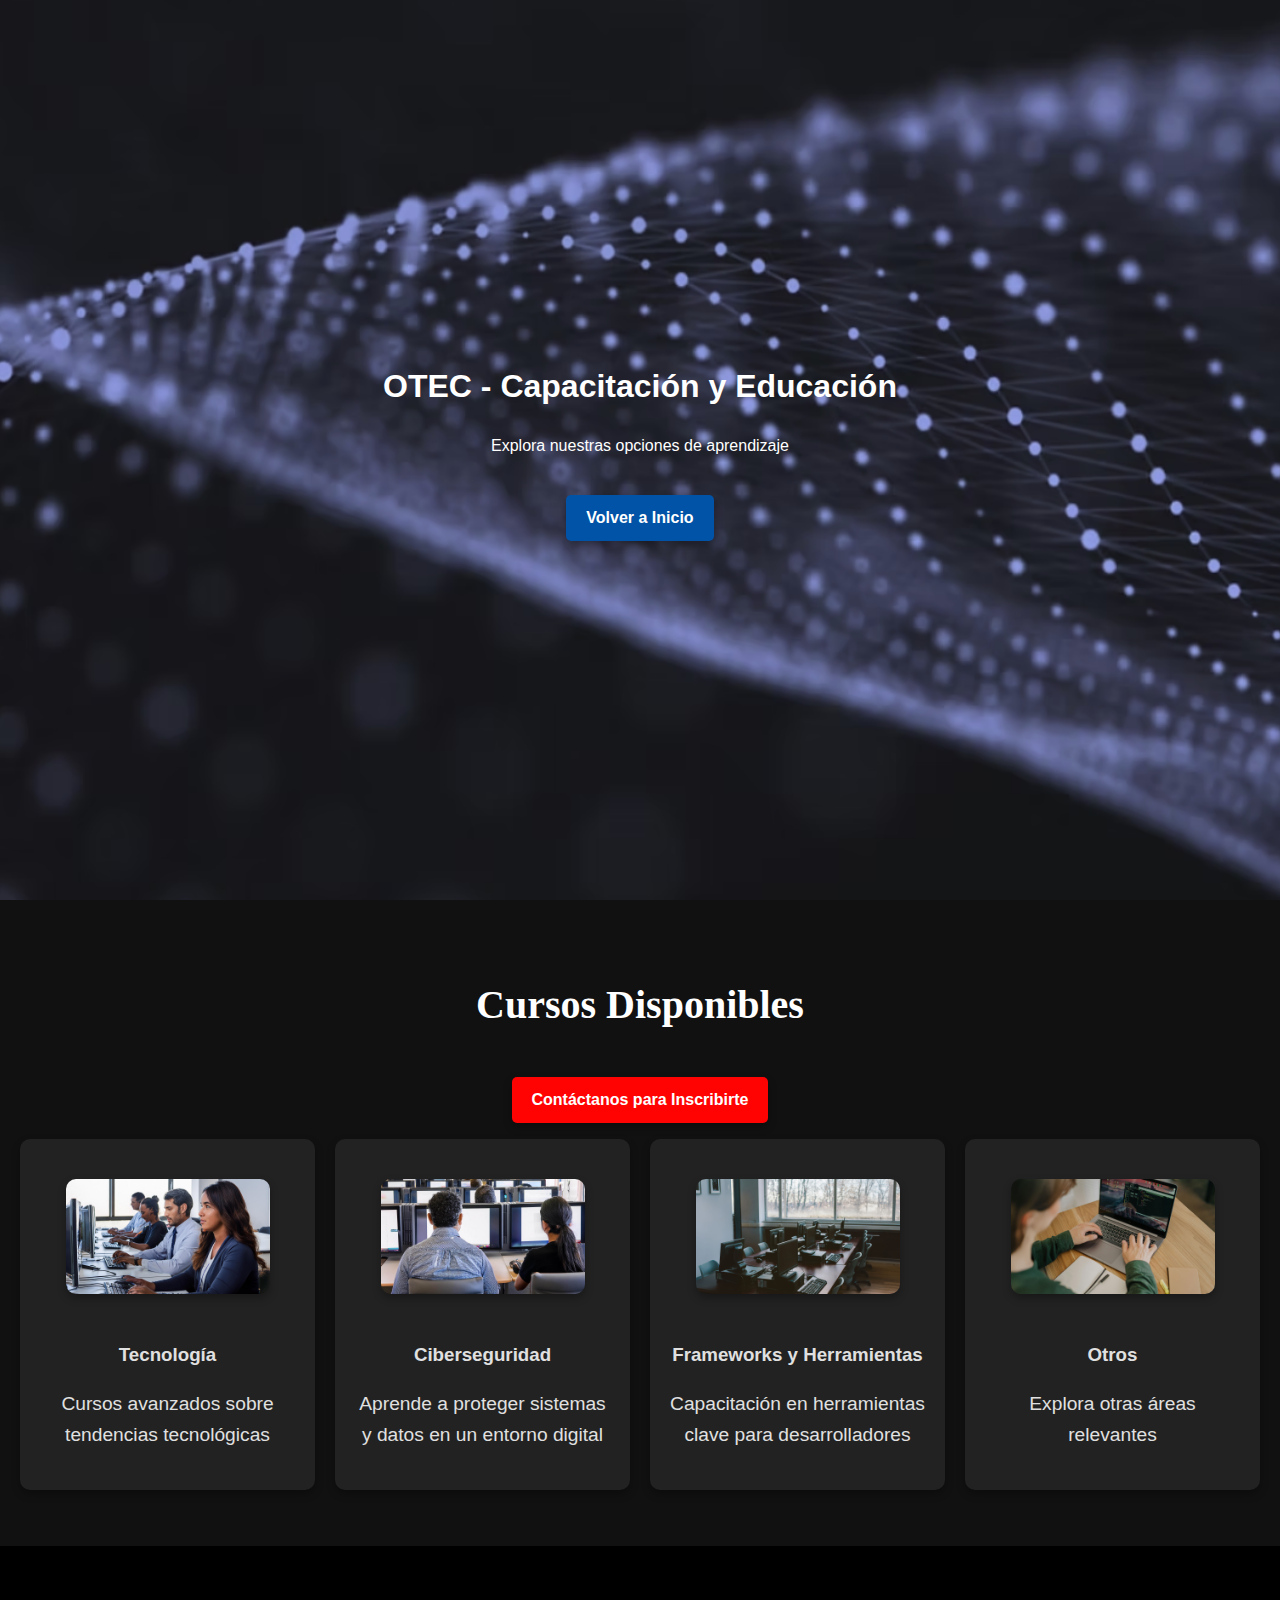
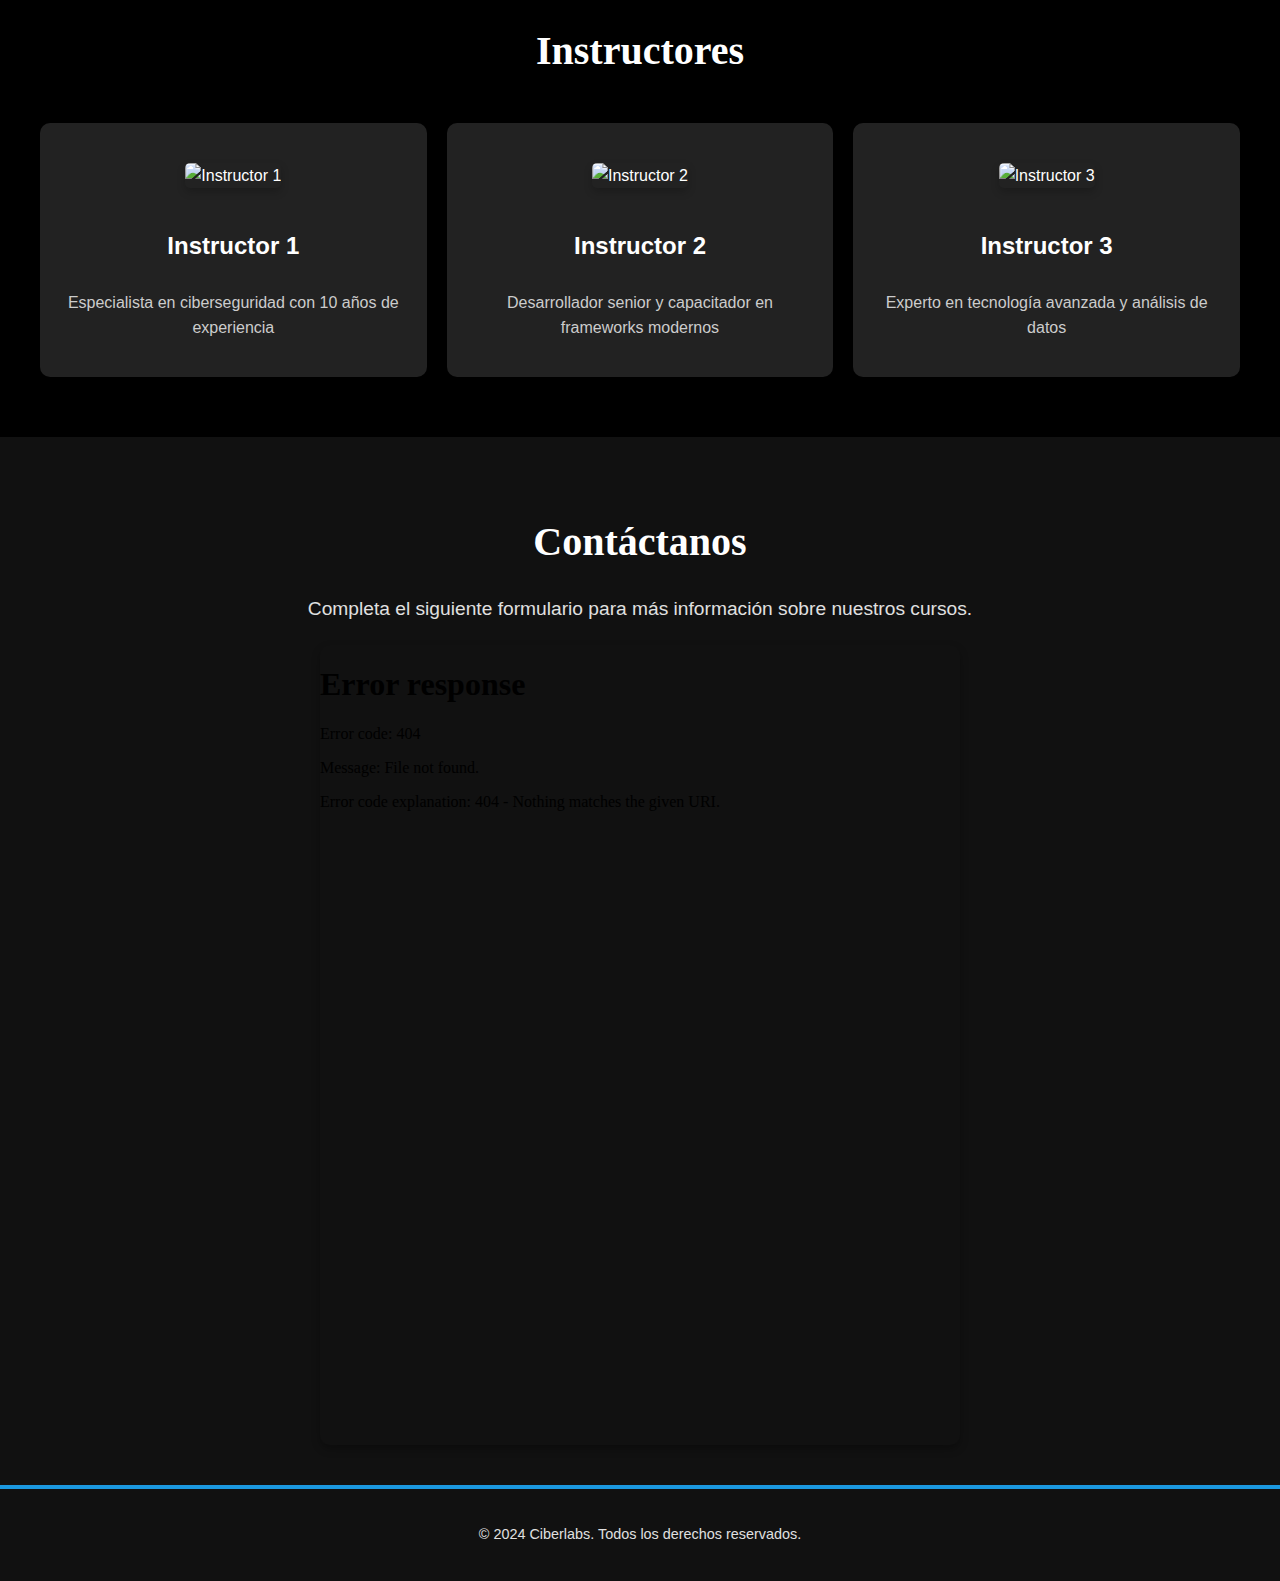
==== OTEC.html @ d0a28f5d "Add files via upload" ====
<!DOCTYPE html>
<html lang="es">
<head>
    <meta charset="UTF-8">
    <meta name="viewport" content="width=device-width, initial-scale=1.0">
    <title>OTEC - Capacitación y Educación</title>
    <link rel="stylesheet" href="styles.css">
</head>
<body>
    <header class="header">
        <div class="logo-container">
            <h1>OTEC - Capacitación y Educación</h1>
            <p>Explora nuestras opciones de aprendizaje</p>
            <a href="index.html" class="cta-button">Volver a Inicio</a>
        </div>
    </header>

    <main>
        <!-- Sección de Cursos -->
        <section id="cursos">
            <h2>Cursos Disponibles</h2>
            <a href="#contacto" class="cta-button">Contáctanos para Inscribirte</a>
            <ul class="cursos-list">
                <li>
                    <img src="images/OTEC/otec1.jpg" alt="Curso Tecnología">
                    <h3>Tecnología</h3>
                    <p>Cursos avanzados sobre tendencias tecnológicas</p>
                </li>
                <li>
                    <img src="images/OTEC/otec2.jpg" alt="Curso Ciberseguridad">
                    <h3>Ciberseguridad</h3>
                    <p>Aprende a proteger sistemas y datos en un entorno digital</p>
                </li>
                <li>
                    <img src="images/OTEC/otec3.jpg" alt="Curso Frameworks y Herramientas">
                    <h3>Frameworks y Herramientas</h3>
                    <p>Capacitación en herramientas clave para desarrolladores</p>
                </li>
                <li>
                    <img src="images/OTEC/otec4.jpg" alt="Curso Otros">
                    <h3>Otros</h3>
                    <p>Explora otras áreas relevantes</p>
                </li>
            </ul>
        </section>

        <!-- Sección de Instructores -->
        <section id="instructores">
            <h2>Instructores</h2>
            <div class="instructores-grid">
                <div class="instructor-card">
                    <img src="images/instructor1.jpg" alt="Instructor 1">
                    <h3>Instructor 1</h3>
                    <p>Especialista en ciberseguridad con 10 años de experiencia</p>
                </div>
                <div class="instructor-card">
                    <img src="images/instructor2.jpg" alt="Instructor 2">
                    <h3>Instructor 2</h3>
                    <p>Desarrollador senior y capacitador en frameworks modernos</p>
                </div>
                <div class="instructor-card">
                    <img src="images/instructor3.jpg" alt="Instructor 3">
                    <h3>Instructor 3</h3>
                    <p>Experto en tecnología avanzada y análisis de datos</p>
                </div>
            </div>
        </section>

        <!-- Sección de Formulario de Contacto -->
        <section id="contacto">
            <h2>Contáctanos</h2>
            <p>Completa el siguiente formulario para más información sobre nuestros cursos.</p>
            <div class="form-container">
                <iframe src="URL_DEL_FORMULARIO" width="640" height="800" frameborder="0" marginheight="0" marginwidth="0" style="border: none; border-radius: 10px;">
                    Cargando…
                </iframe>
            </div>
        </section>
    </main>

    <footer>
        <p>&copy; 2024 Ciberlabs. Todos los derechos reservados.</p>
    </footer>
</body>
</html>
---- styles.css ----
body {
    font-family: 'Lato', sans-serif;
    margin: 0;
    padding: 0;
    background: #000;
    color: #e0e0e0;
    line-height: 1.6;
}

/* Encabezado completo */
.header {
    min-height: 100vh;
    display: flex;
    flex-direction: column;
    justify-content: center;
    align-items: center;
    background: url('images/backheader.png') no-repeat center center/cover;
    color: #fff;
}

/* Contenedor del logo y slogan */
.logo-container {
    text-align: center;
    position: relative;
    animation: fadeIn 2s ease-out;
}

.logo-container img {
    max-width: 50%;
    height: auto;
    object-fit: contain;
    animation: slideDown 1.5s ease-out;
    margin-bottom: 15px;
}

.logo-container .slogan {
    font-size: 1.2rem;
    color: #f0f0f0;
    margin-bottom: 20px;
}

.logo-container .cta-button {
    position: relative;
    margin: 20px auto;
    background: #0053a6;
    color: #fff;
    padding: 10px 20px;
    border-radius: 5px;
    font-weight: bold;
    box-shadow: 0 4px 8px rgba(0, 0, 0, 0.3);
    text-decoration: none;
    transition: background 0.3s ease;
}

.logo-container .cta-button:hover {
    background: #1B98E0;
}

/* Menú */
.navbar ul {
    list-style: none;
    padding: 0;
    margin: 20px 0 0;
    display: flex;
    justify-content: center;
    gap: 2rem;
}

.navbar ul li a {
    color: #fff;
    text-decoration: none;
    font-size: 1.2rem;
    font-weight: 700;
    transition: color 0.3s ease;
}

.navbar ul li a:hover {
    color: #1B98E0;
}

/* Secciones */
section {
    padding: 60px 20px;
    text-align: center;
}

section h2 {
    font-family: 'Roboto Slab', serif;
    font-size: 2.5rem;
    color: #fff;
    margin-bottom: 20px;
}

section p {
    font-size: 1.2rem;
    color: #e0e0e0;
}

section img {
    max-width: 80%;
    height: auto;
    margin: 20px auto;
    border-radius: 10px;
    box-shadow: 0 4px 8px rgba(0, 0, 0, 0.3);
}

/* Fondo animado en la sección Hero */
.hero {
    position: relative;
    min-height: 100vh;
    display: flex;
    flex-direction: column;
    justify-content: center;
    align-items: center;
    color: #fff;
    text-align: center;
    overflow: hidden;
}

.animated-background {
    position: absolute;
    top: 0;
    left: 0;
    width: 100%;
    height: 100%;
    z-index: -1;
}

.background-video {
    width: 100%;
    height: 100%;
    object-fit: cover;
    filter: blur(8px);
    opacity: 0.5;
}

/* Contenido del hero */
.hero-content {
    position: relative;
    z-index: 1;
    margin-bottom: 40px;
}

.hero-content h1 {
    font-size: 2.5rem;
    margin-bottom: 10px;
}

.hero-content p {
    font-size: 1.2rem;
    margin-bottom: 20px;
}

/* Grid de alianzas */
.alianzas-grid {
    display: grid;
    grid-template-columns: repeat(4, 1fr);
    gap: 20px;
    width: 80%;
    margin: 0 auto;
    position: relative;
    z-index: 1;
}

.alianzas-grid img {
    max-width: 100%;
    height: 100px;
    object-fit: contain;
    border-radius: 5px;
    box-shadow: 0 4px 8px rgba(0, 0, 0, 0.2);
    transition: transform 0.3s ease;
}

.alianzas-grid img:hover {
    transform: scale(2.05);
}

/* Footer */
footer {
    background: #111;
    color: #e0e0e0;
    text-align: center;
    padding: 20px;
    font-size: 0.9rem;
    border-top: 4px solid #1B98E0;
}

/* Animaciones */
@keyframes fadeIn {
    from {
        opacity: 0;
    }
    to {
        opacity: 1;
    }
}

@keyframes slideDown {
    from {
        transform: translateY(-50px);
        opacity: 0;
    }
    to {
        transform: translateY(0);
        opacity: 1;
    }
}

/* Responsividad */
@media (max-width: 768px) {
    .header {
        flex-wrap: wrap;
        justify-content: center;
        padding: 1rem;
    }

    .logo-container {
        justify-content: center;
    }

    .logo-container img {
        max-width: 70%;
    }

    .navbar ul {
        flex-wrap: wrap;
        justify-content: center;
        gap: 1rem;
    }

    section img {
        max-width: 100%;
    }

    .alianzas-grid {
        grid-template-columns: repeat(2, 1fr);
    }
}

#servicios {
    display: flex; /* Alineación vertical y horizontal con flexbox */
    flex-direction: column; /* Elementos organizados verticalmente */
    align-items: center; /* Centrado horizontal */
    gap: 20px; /* Espacio entre título y grilla */
    padding: 40px 20px;
    text-align: center;
    background-color: black; /* Fondo opcional */
    border-radius: 10px; /* Opcional */
}

#servicios h2 {
    font-size: 2rem; /* Ajustar tamaño del título */
    color: #fff;
    margin: 0; /* Quitar márgenes */
    text-align: center; /* Asegura el texto centrado */
}

/* Ajustes en Servicios */
#servicios ul {
    list-style: none; /* Eliminar puntos de viñetas */
    padding: 0;
    margin: 0;
    display: grid;
    grid-template-columns: repeat(auto-fit, minmax(250px, 1fr));
    gap: 20px;
    width: 100%;
    max-width: 1200px; /* Limitar ancho de la cuadrícula */
}

/* Ajustes en Quiénes Somos */
#nosotros img {
    max-width: 80%; /* Coincidir tamaño con Bienvenido a Ciberlabs */
    height: auto;
    margin: 20px auto;
    display: block;
    border-radius: 10px;
    box-shadow: 0 4px 8px rgba(0, 0, 0, 0.3); /* Uniformidad visual */
}


/* Estilos específicos para la página de OTEC */

/* Cursos */
#cursos {
    background: #111;
    color: #e0e0e0;
    padding: 40px 20px;
    text-align: center;
}

#cursos h2 {
    font-size: 2.5rem;
    margin-bottom: 20px;
}

#cursos .cursos-list {
    list-style: none;
    padding: 0;
    display: grid;
    grid-template-columns: repeat(auto-fit, minmax(250px, 1fr));
    gap: 20px;
}

#cursos .cursos-list li {
    background: #222;
    padding: 20px;
    border-radius: 10px;
    box-shadow: 0 4px 8px rgba(0, 0, 0, 0.3);
    transition: transform 0.3s ease;
}

#cursos .cursos-list li:hover {
    transform: scale(1.05);
}

/* Instructores */
#instructores {
    background: #000;
    color: #fff;
    padding: 40px 20px;
    text-align: center;
}

#instructores h2 {
    font-size: 2.5rem;
    margin-bottom: 20px;
}

.instructores-grid {
    display: grid;
    grid-template-columns: repeat(auto-fit, minmax(300px, 1fr));
    gap: 20px;
    padding: 20px;
}

.instructor-card {
    background: #222;
    border-radius: 10px;
    box-shadow: 0 4px 8px rgba(0, 0, 0, 0.3);
    padding: 20px;
    text-align: center;
}

.instructor-card img {
    max-width: 100%;
    height: auto;
    border-radius: 5px;
    margin-bottom: 15px;
    box-shadow: 0 4px 8px rgba(0, 0, 0, 0.2);
}

.instructor-card h3 {
    font-size: 1.5rem;
    color: #fff;
}

.instructor-card p {
    font-size: 1rem;
    color: #ccc;
}

/* Botón CTA */
.cta-button {
    position: relative;
    display: inline-block;
    background: #ff0303;
    color: #fff;
    padding: 10px 20px;
    border-radius: 5px;
    font-weight: bold;
    box-shadow: 0 4px 8px rgba(0, 0, 0, 0.3);
    text-decoration: none;
    transition: background 0.3s ease;
    margin-top: 20px;
}

.cta-button:hover {
    background: #e04c1b;
}

/* Sección de Contacto */
#contacto {
    background: #111;
    color: #e0e0e0;
    padding: 40px 20px;
    text-align: center;
}

#contacto h2 {
    font-size: 2.5rem;
    margin-bottom: 20px;
    color: #fff;
}

.form-container {
    display: flex;
    justify-content: center;
    margin-top: 20px;
}

.form-container iframe {
    width: 100%;
    max-width: 640px;
    height: 800px;
    border-radius: 10px;
    box-shadow: 0 4px 8px rgba(0, 0, 0, 0.3);
}
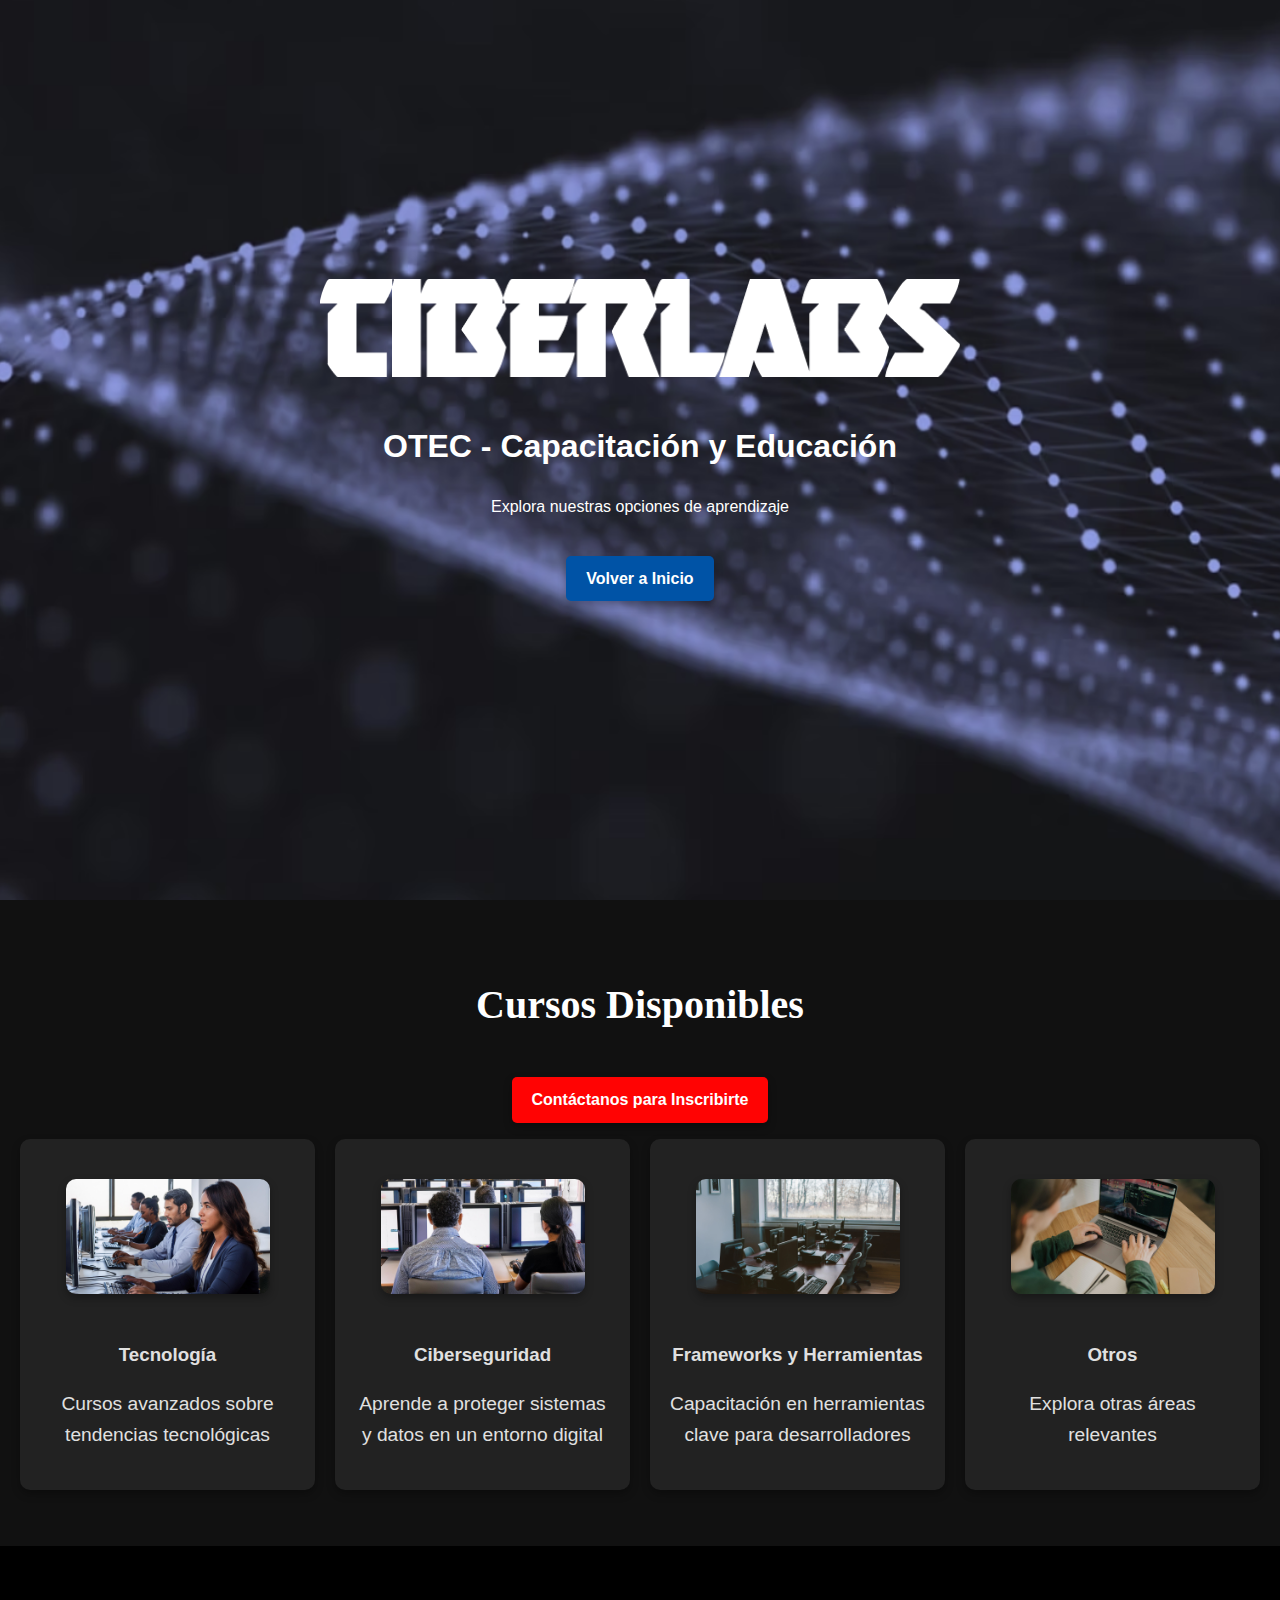
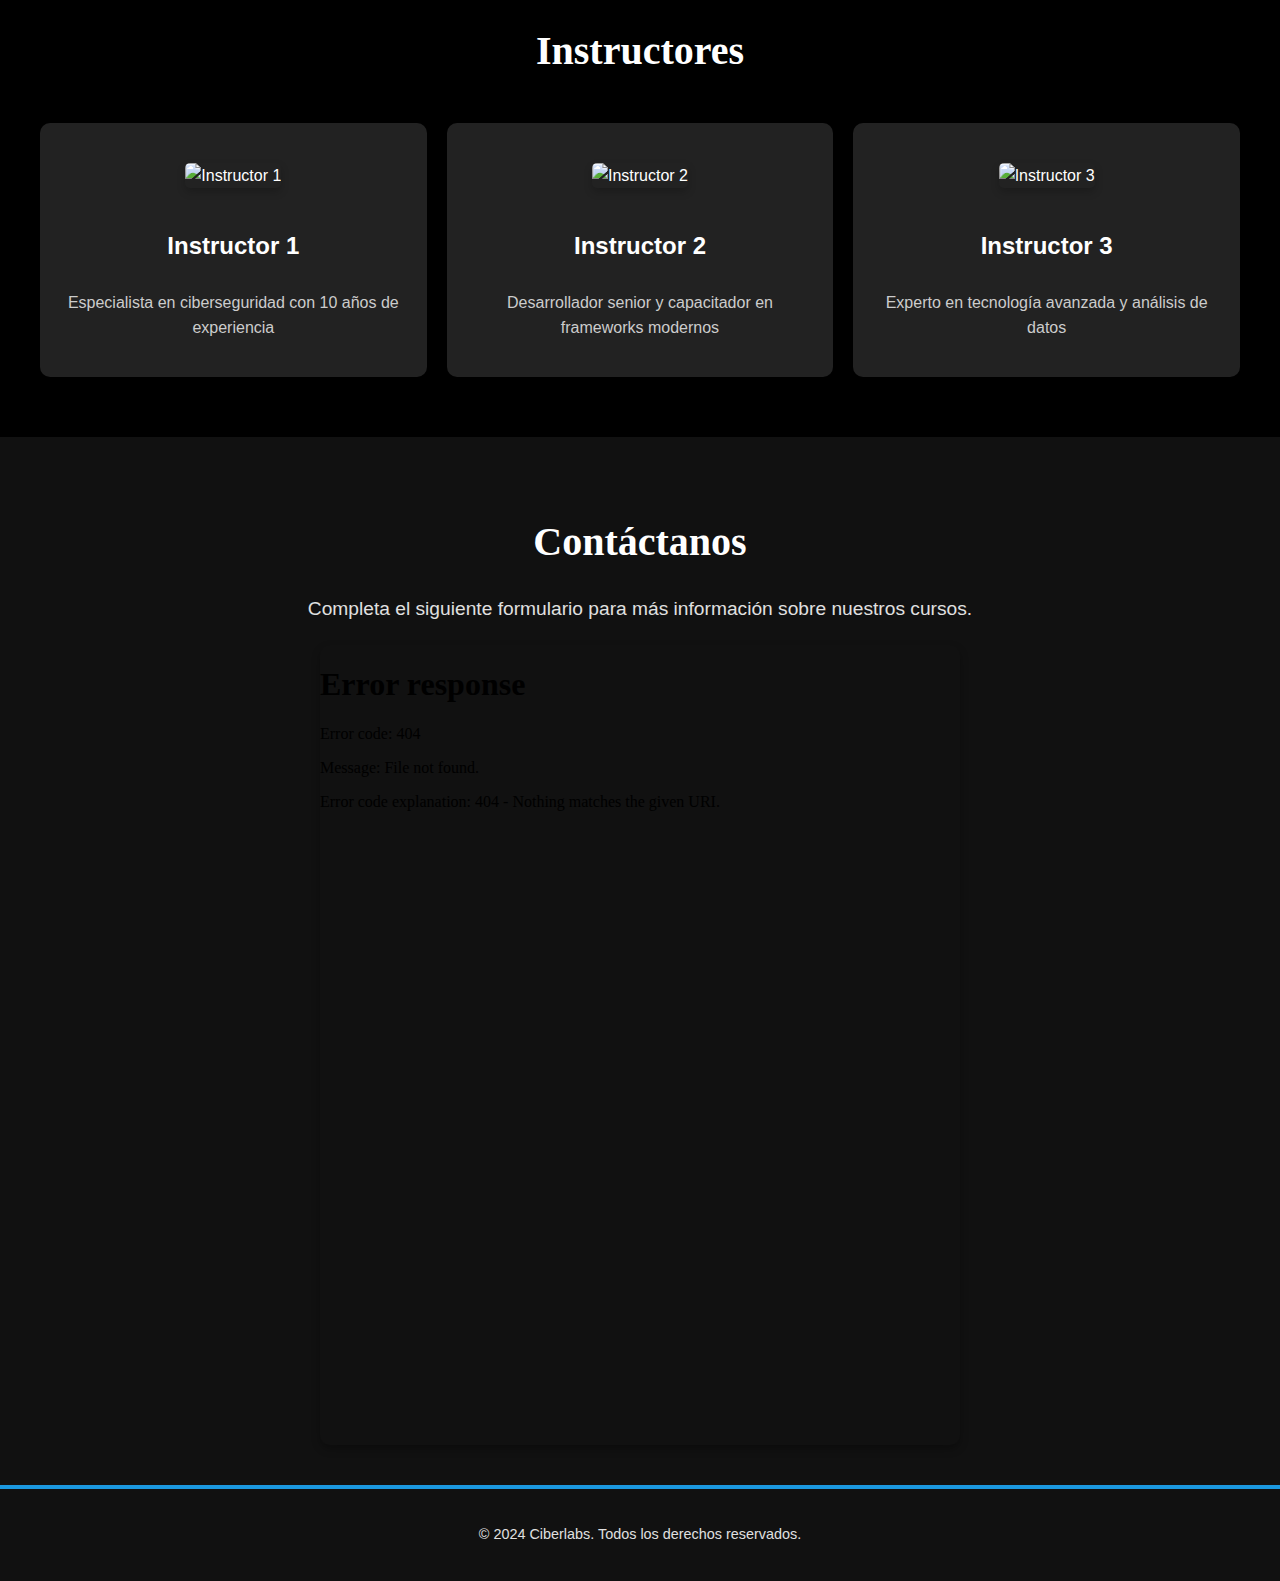
==== commit 707521d7: "LOGO CIBERLABS" ====
--- a/OTEC.html
+++ b/OTEC.html
@@ -10,6 +10,7 @@
 <body>
     <header class="header">
         <div class="logo-container">
+            <img src="images/logo.png">
             <h1>OTEC - Capacitación y Educación</h1>
             <p>Explora nuestras opciones de aprendizaje</p>
             <a href="index.html" class="cta-button">Volver a Inicio</a>
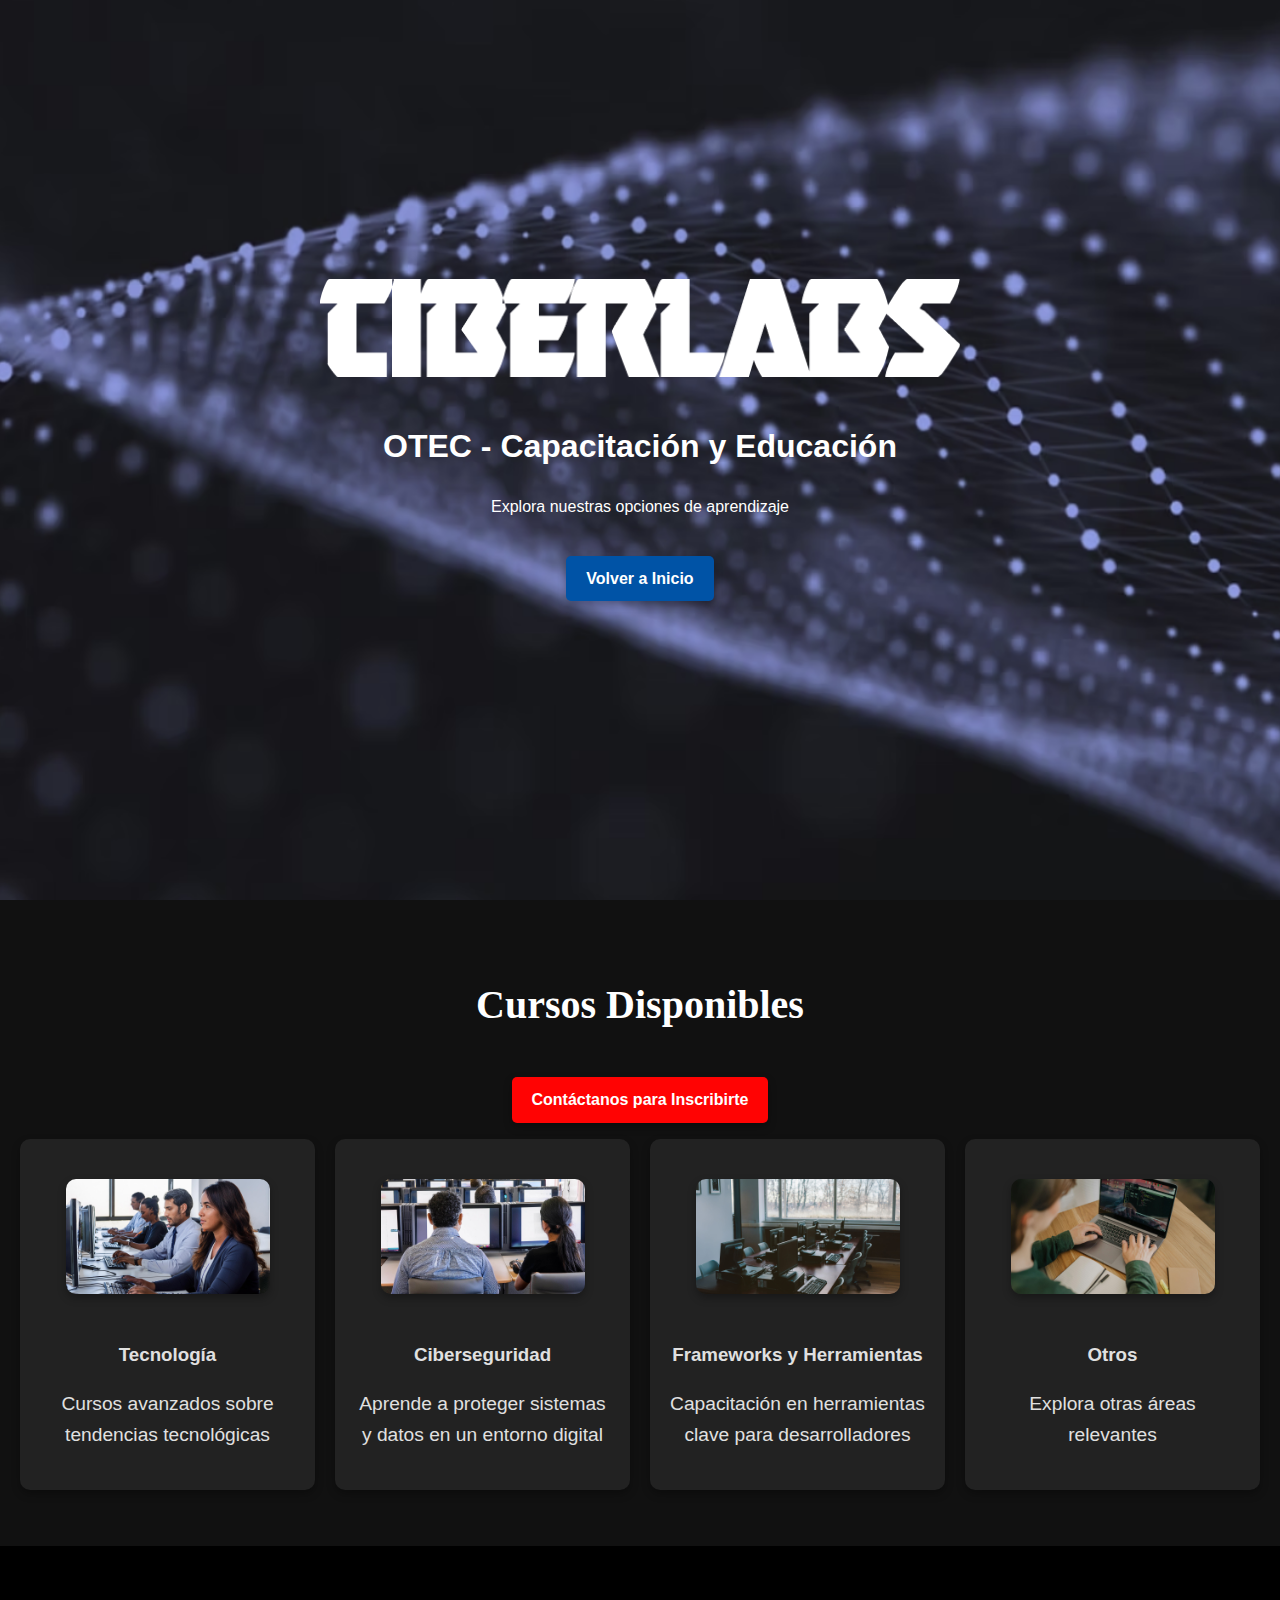
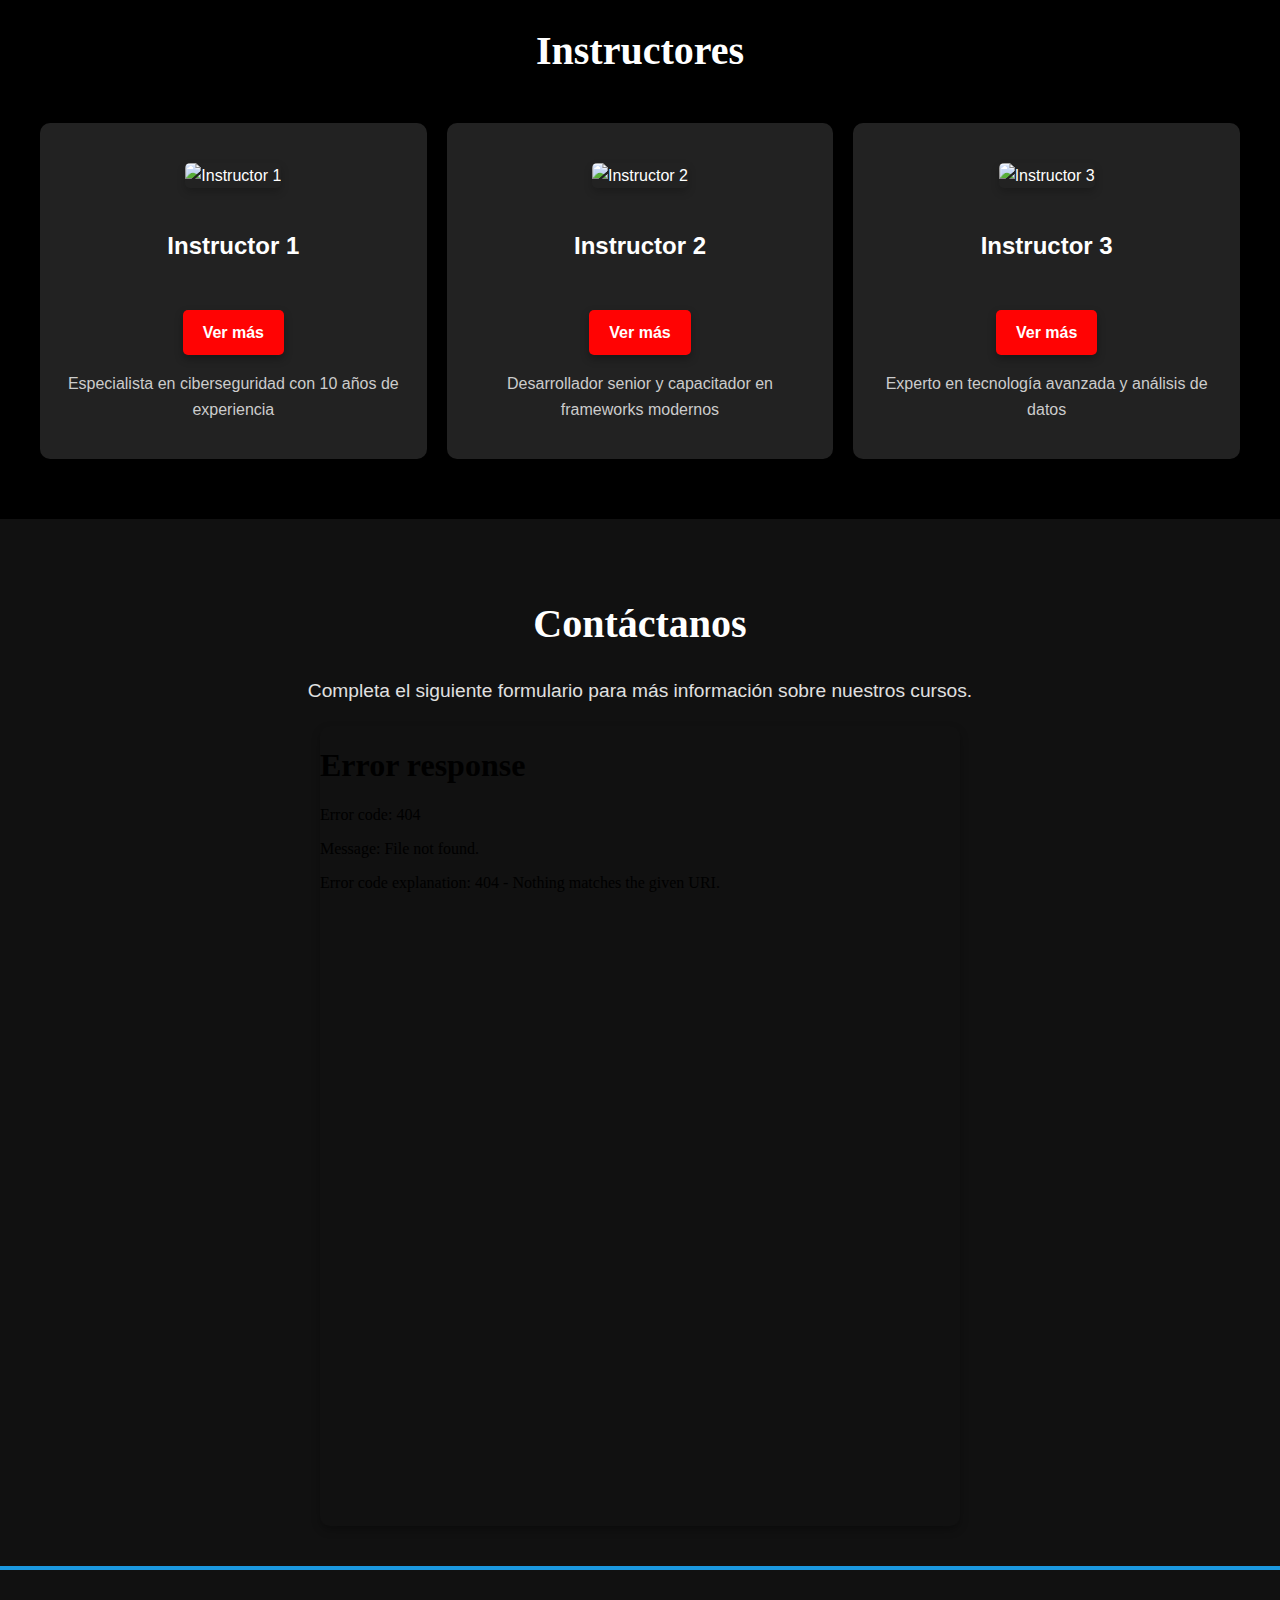
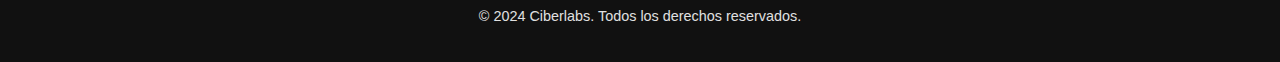
==== commit a1e3cc8b: "Agrega instructores y blog" ====
--- a/OTEC.html
+++ b/OTEC.html
@@ -53,16 +53,19 @@
                 <div class="instructor-card">
                     <img src="images/instructor1.jpg" alt="Instructor 1">
                     <h3>Instructor 1</h3>
+<a href="instructor1.html" class="cta-button">Ver más</a>
                     <p>Especialista en ciberseguridad con 10 años de experiencia</p>
                 </div>
                 <div class="instructor-card">
                     <img src="images/instructor2.jpg" alt="Instructor 2">
                     <h3>Instructor 2</h3>
+<a href="instructor2.html" class="cta-button">Ver más</a>
                     <p>Desarrollador senior y capacitador en frameworks modernos</p>
                 </div>
                 <div class="instructor-card">
                     <img src="images/instructor3.jpg" alt="Instructor 3">
                     <h3>Instructor 3</h3>
+<a href="instructor3.html" class="cta-button">Ver más</a>
                     <p>Experto en tecnología avanzada y análisis de datos</p>
                 </div>
             </div>
--- a/styles.css
+++ b/styles.css
@@ -1,199 +1,722 @@
-body {
+body  {
+
+
+
     font-family: 'Lato', sans-serif;
+
+
+
     margin: 0;
+
+
+
     padding: 0;
+
+
+
     background: #000;
+
+
+
     color: #e0e0e0;
+
+
+
     line-height: 1.6;
-}
+
+
+
+}
+
+
+
+
 
 /* Encabezado completo */
-.header {
+
+.header  {
+
+
+
     min-height: 100vh;
+
+
+
     display: flex;
+
+
+
     flex-direction: column;
+
+
+
     justify-content: center;
+
+
+
     align-items: center;
+
+
+
     background: url('images/backheader.png') no-repeat center center/cover;
+
+
+
     color: #fff;
-}
+
+
+
+}
+
+
+
+
 
 /* Contenedor del logo y slogan */
-.logo-container {
+
+.logo-container  {
+
+
+
     text-align: center;
+
+
+
     position: relative;
+
+
+
     animation: fadeIn 2s ease-out;
-}
-
-.logo-container img {
+
+
+
+}
+
+
+
+
+
+.logo-container img  {
+
+
+
     max-width: 50%;
+
+
+
     height: auto;
+
+
+
     object-fit: contain;
+
+
+
     animation: slideDown 1.5s ease-out;
+
+
+
     margin-bottom: 15px;
-}
-
-.logo-container .slogan {
+
+
+
+}
+
+
+
+
+
+.logo-container .slogan  {
+
+
+
     font-size: 1.2rem;
+
+
+
     color: #f0f0f0;
+
+
+
     margin-bottom: 20px;
-}
-
-.logo-container .cta-button {
+
+
+
+}
+
+
+
+
+
+.logo-container .cta-button  {
+
+
+
     position: relative;
+
+
+
     margin: 20px auto;
+
+
+
     background: #0053a6;
+
+
+
     color: #fff;
+
+
+
     padding: 10px 20px;
+
+
+
     border-radius: 5px;
+
+
+
     font-weight: bold;
+
+
+
     box-shadow: 0 4px 8px rgba(0, 0, 0, 0.3);
+
+
+
     text-decoration: none;
+
+
+
     transition: background 0.3s ease;
-}
-
-.logo-container .cta-button:hover {
+
+
+
+}
+
+
+
+
+
+.logo-container .cta-button:hover  {
+
+
+
     background: #1B98E0;
-}
+
+
+
+}
+
+
+
+
 
 /* Menú */
-.navbar ul {
+
+.navbar ul  {
+
+
+
     list-style: none;
+
+
+
     padding: 0;
+
+
+
     margin: 20px 0 0;
+
+
+
     display: flex;
+
+
+
     justify-content: center;
+
+
+
     gap: 2rem;
-}
-
-.navbar ul li a {
+
+
+
+}
+
+
+
+
+
+.navbar ul li a  {
+
+
+
     color: #fff;
+
+
+
     text-decoration: none;
+
+
+
     font-size: 1.2rem;
+
+
+
     font-weight: 700;
+
+
+
     transition: color 0.3s ease;
-}
-
-.navbar ul li a:hover {
+
+
+
+}
+
+
+
+
+
+.navbar ul li a:hover  {
+
+
+
     color: #1B98E0;
-}
+
+
+
+}
+
+
+
+
 
 /* Secciones */
-section {
+
+section  {
+
+
+
     padding: 60px 20px;
+
+
+
     text-align: center;
-}
-
-section h2 {
+
+
+
+}
+
+
+
+
+
+section h2  {
+
+
+
     font-family: 'Roboto Slab', serif;
+
+
+
     font-size: 2.5rem;
+
+
+
     color: #fff;
+
+
+
     margin-bottom: 20px;
-}
-
-section p {
+
+
+
+}
+
+
+
+
+
+section p  {
+
+
+
     font-size: 1.2rem;
+
+
+
     color: #e0e0e0;
-}
-
-section img {
+
+
+
+}
+
+
+
+
+
+section img  {
+
+
+
     max-width: 80%;
+
+
+
     height: auto;
+
+
+
     margin: 20px auto;
+
+
+
     border-radius: 10px;
+
+
+
     box-shadow: 0 4px 8px rgba(0, 0, 0, 0.3);
-}
+
+
+
+}
+
+
+
+
 
 /* Fondo animado en la sección Hero */
-.hero {
+
+.hero  {
+
+
+
     position: relative;
+
+
+
     min-height: 100vh;
+
+
+
     display: flex;
+
+
+
     flex-direction: column;
+
+
+
     justify-content: center;
+
+
+
     align-items: center;
+
+
+
     color: #fff;
+
+
+
     text-align: center;
+
+
+
     overflow: hidden;
-}
-
-.animated-background {
+
+
+
+}
+
+
+
+
+
+.animated-background  {
+
+
+
     position: absolute;
+
+
+
     top: 0;
+
+
+
     left: 0;
+
+
+
     width: 100%;
+
+
+
     height: 100%;
+
+
+
     z-index: -1;
-}
-
-.background-video {
+
+
+
+}
+
+
+
+
+
+.background-video  {
+
+
+
     width: 100%;
+
+
+
     height: 100%;
+
+
+
     object-fit: cover;
+
+
+
     filter: blur(8px);
+
+
+
     opacity: 0.5;
-}
+
+
+
+}
+
+
+
+
 
 /* Contenido del hero */
-.hero-content {
+
+.hero-content  {
+
+
+
     position: relative;
+
+
+
     z-index: 1;
+
+
+
     margin-bottom: 40px;
-}
-
-.hero-content h1 {
+
+
+
+}
+
+
+
+
+
+.hero-content h1  {
+
+
+
     font-size: 2.5rem;
+
+
+
     margin-bottom: 10px;
-}
-
-.hero-content p {
+
+
+
+}
+
+
+
+
+
+.hero-content p  {
+
+
+
     font-size: 1.2rem;
+
+
+
     margin-bottom: 20px;
-}
+
+
+
+}
+
+
+
+
 
 /* Grid de alianzas */
-.alianzas-grid {
+
+.alianzas-grid  {
+
+
+
     display: grid;
+
+
+
     grid-template-columns: repeat(4, 1fr);
+
+
+
     gap: 20px;
+
+
+
     width: 80%;
+
+
+
     margin: 0 auto;
+
+
+
     position: relative;
+
+
+
     z-index: 1;
-}
-
-.alianzas-grid img {
+
+
+
+}
+
+
+
+
+
+.alianzas-grid img  {
+
+
+
     max-width: 100%;
+
+
+
     height: 100px;
+
+
+
     object-fit: contain;
+
+
+
     border-radius: 5px;
+
+
+
     box-shadow: 0 4px 8px rgba(0, 0, 0, 0.2);
+
+
+
     transition: transform 0.3s ease;
-}
-
-.alianzas-grid img:hover {
+
+
+
+}
+
+
+
+
+
+.alianzas-grid img:hover  {
+
+
+
     transform: scale(2.05);
-}
+
+
+
+}
+
+
+
+
 
 /* Footer */
-footer {
+
+footer  {
+
+
+
     background: #111;
+
+
+
     color: #e0e0e0;
+
+
+
     text-align: center;
+
+
+
     padding: 20px;
+
+
+
     font-size: 0.9rem;
+
+
+
     border-top: 4px solid #1B98E0;
-}
+
+
+
+}
+
+
+
+
 
 /* Animaciones */
-@keyframes fadeIn {
-    from {
+
+@keyframes fadeIn  {
+
+
+
+    from  {
+
+
+
         opacity: 0;
+
+
+
     }
-    to {
+
+
+
+    to  {
+
+
+
         opacity: 1;
+
+
+
     }
-}
+
+
+
+}
+
+
+
+
 
 @keyframes slideDown {
     from {
@@ -213,195 +736,771 @@
         justify-content: center;
         padding: 1rem;
     }
-
     .logo-container {
         justify-content: center;
-    }
-
-    .logo-container img {
         max-width: 70%;
     }
-
     .navbar ul {
         flex-wrap: wrap;
         justify-content: center;
         gap: 1rem;
     }
-
     section img {
         max-width: 100%;
     }
-
     .alianzas-grid {
         grid-template-columns: repeat(2, 1fr);
     }
 }
 
-#servicios {
-    display: flex; /* Alineación vertical y horizontal con flexbox */
-    flex-direction: column; /* Elementos organizados verticalmente */
-    align-items: center; /* Centrado horizontal */
-    gap: 20px; /* Espacio entre título y grilla */
+
+#servicios  {
+
+
+
+    display: flex;
+
+ /* Alineación vertical y horizontal con flexbox */
+
+    flex-direction: column;
+
+ /* Elementos organizados verticalmente */
+
+    align-items: center;
+
+ /* Centrado horizontal */
+
+    gap: 20px;
+
+ /* Espacio entre título y grilla */
+
     padding: 40px 20px;
+
+
+
     text-align: center;
-    background-color: black; /* Fondo opcional */
-    border-radius: 10px; /* Opcional */
-}
-
-#servicios h2 {
-    font-size: 2rem; /* Ajustar tamaño del título */
+
+
+
+    background-color: black;
+
+ /* Fondo opcional */
+
+    border-radius: 10px;
+
+ /* Opcional */
+
+}
+
+
+
+
+
+#servicios h2  {
+
+
+
+    font-size: 2rem;
+
+ /* Ajustar tamaño del título */
+
     color: #fff;
-    margin: 0; /* Quitar márgenes */
-    text-align: center; /* Asegura el texto centrado */
-}
+
+
+
+    margin: 0;
+
+ /* Quitar márgenes */
+
+    text-align: center;
+
+ /* Asegura el texto centrado */
+
+}
+
+
+
+
 
 /* Ajustes en Servicios */
-#servicios ul {
-    list-style: none; /* Eliminar puntos de viñetas */
+
+#servicios ul  {
+
+
+
+    list-style: none;
+
+ /* Eliminar puntos de viñetas */
+
     padding: 0;
+
+
+
     margin: 0;
+
+
+
     display: grid;
+
+
+
     grid-template-columns: repeat(auto-fit, minmax(250px, 1fr));
+
+
+
     gap: 20px;
+
+
+
     width: 100%;
-    max-width: 1200px; /* Limitar ancho de la cuadrícula */
-}
+
+
+
+    max-width: 1200px;
+
+ /* Limitar ancho de la cuadrícula */
+
+}
+
+
+
+
 
 /* Ajustes en Quiénes Somos */
-#nosotros img {
-    max-width: 80%; /* Coincidir tamaño con Bienvenido a Ciberlabs */
+
+#nosotros img  {
+
+
+
+    max-width: 80%;
+
+ /* Coincidir tamaño con Bienvenido a Ciberlabs */
+
     height: auto;
+
+
+
     margin: 20px auto;
+
+
+
     display: block;
+
+
+
     border-radius: 10px;
-    box-shadow: 0 4px 8px rgba(0, 0, 0, 0.3); /* Uniformidad visual */
-}
+
+
+
+    box-shadow: 0 4px 8px rgba(0, 0, 0, 0.3);
+
+ /* Uniformidad visual */
+
+}
+
+
+
+
+
 
 
 /* Estilos específicos para la página de OTEC */
 
+
+
 /* Cursos */
-#cursos {
+
+#cursos  {
+
+
+
     background: #111;
+
+
+
     color: #e0e0e0;
+
+
+
     padding: 40px 20px;
+
+
+
     text-align: center;
-}
-
-#cursos h2 {
+
+
+
+}
+
+
+
+
+
+#cursos h2  {
+
+
+
     font-size: 2.5rem;
+
+
+
     margin-bottom: 20px;
-}
-
-#cursos .cursos-list {
+
+
+
+}
+
+
+
+
+
+#cursos .cursos-list  {
+
+
+
     list-style: none;
+
+
+
     padding: 0;
+
+
+
     display: grid;
+
+
+
     grid-template-columns: repeat(auto-fit, minmax(250px, 1fr));
+
+
+
     gap: 20px;
-}
-
-#cursos .cursos-list li {
+
+
+
+}
+
+
+
+
+
+#cursos .cursos-list li  {
+
+
+
     background: #222;
+
+
+
     padding: 20px;
+
+
+
     border-radius: 10px;
+
+
+
     box-shadow: 0 4px 8px rgba(0, 0, 0, 0.3);
+
+
+
     transition: transform 0.3s ease;
-}
-
-#cursos .cursos-list li:hover {
+
+
+
+}
+
+
+
+
+
+#cursos .cursos-list li:hover  {
+
+
+
     transform: scale(1.05);
-}
+
+
+
+}
+
+
+
+
 
 /* Instructores */
-#instructores {
+
+#instructores  {
+
+
+
     background: #000;
+
+
+
     color: #fff;
+
+
+
     padding: 40px 20px;
+
+
+
     text-align: center;
-}
-
-#instructores h2 {
+
+
+
+}
+
+
+
+
+
+#instructores h2  {
+
+
+
     font-size: 2.5rem;
+
+
+
     margin-bottom: 20px;
-}
-
-.instructores-grid {
+
+
+
+}
+
+
+
+
+
+.instructores-grid  {
+
+
+
     display: grid;
+
+
+
     grid-template-columns: repeat(auto-fit, minmax(300px, 1fr));
+
+
+
     gap: 20px;
+
+
+
     padding: 20px;
-}
-
-.instructor-card {
+
+
+
+}
+
+
+
+
+
+.instructor-card  {
+
+
+
     background: #222;
+
+
+
     border-radius: 10px;
+
+
+
     box-shadow: 0 4px 8px rgba(0, 0, 0, 0.3);
+
+
+
     padding: 20px;
+
+
+
     text-align: center;
-}
-
-.instructor-card img {
+
+
+
+}
+
+
+
+
+
+.instructor-card img  {
+
+
+
     max-width: 100%;
+
+
+
     height: auto;
+
+
+
     border-radius: 5px;
+
+
+
     margin-bottom: 15px;
+
+
+
     box-shadow: 0 4px 8px rgba(0, 0, 0, 0.2);
-}
-
-.instructor-card h3 {
+
+
+
+}
+
+
+
+
+
+.instructor-card h3  {
+
+
+
     font-size: 1.5rem;
+
+
+
     color: #fff;
-}
-
-.instructor-card p {
+
+
+
+}
+
+
+
+
+
+.instructor-card p  {
+
+
+
     font-size: 1rem;
+
+
+
     color: #ccc;
-}
+
+
+
+}
+
+
+
+
 
 /* Botón CTA */
-.cta-button {
+
+.cta-button  {
+
+
+
     position: relative;
+
+
+
     display: inline-block;
+
+
+
     background: #ff0303;
+
+
+
     color: #fff;
+
+
+
     padding: 10px 20px;
+
+
+
     border-radius: 5px;
+
+
+
     font-weight: bold;
+
+
+
     box-shadow: 0 4px 8px rgba(0, 0, 0, 0.3);
+
+
+
     text-decoration: none;
+
+
+
     transition: background 0.3s ease;
+
+
+
     margin-top: 20px;
-}
-
-.cta-button:hover {
+
+
+
+}
+
+
+
+
+
+.cta-button:hover  {
+
+
+
     background: #e04c1b;
-}
+
+
+
+}
+
+
+
+
 
 /* Sección de Contacto */
-#contacto {
+
+#contacto  {
+
+
+
     background: #111;
+
+
+
     color: #e0e0e0;
+
+
+
     padding: 40px 20px;
+
+
+
     text-align: center;
-}
-
-#contacto h2 {
+
+
+
+}
+
+
+
+
+
+#contacto h2  {
+
+
+
     font-size: 2.5rem;
+
+
+
     margin-bottom: 20px;
+
+
+
     color: #fff;
-}
-
-.form-container {
+
+
+
+}
+
+
+
+
+
+.form-container  {
+
+
+
     display: flex;
+
+
+
     justify-content: center;
+
+
+
     margin-top: 20px;
-}
-
-.form-container iframe {
+
+
+
+}
+
+
+
+
+
+.form-container iframe  {
+
+
+
     width: 100%;
+
+
+
     max-width: 640px;
+
+
+
     height: 800px;
+
+
+
     border-radius: 10px;
+
+
+
     box-shadow: 0 4px 8px rgba(0, 0, 0, 0.3);
-}
+
+
+
+}
+
+
+
+
+
+
+
+/* Estilos para el carrusel de alianzas */
+
+.carousel-container  {
+
+
+
+    overflow: hidden;
+
+
+
+    width: 100%;
+
+
+
+    margin: 20px auto;
+
+
+
+    position: relative;
+
+
+
+}
+
+
+
+
+
+.carousel-track  {
+
+
+
+    display: flex;
+
+
+
+    gap: 20px;
+
+
+
+    animation: scroll-carousel 15s linear infinite;
+
+
+
+}
+
+
+
+
+
+.carousel-track img  {
+
+
+
+    max-height: 100px;
+
+
+
+    object-fit: contain;
+
+
+
+    border-radius: 5px;
+
+
+
+    box-shadow: 0 4px 8px rgba(0, 0, 0, 0.2);
+
+
+
+}
+
+
+
+
+
+@keyframes scroll-carousel  {
+
+
+
+    0%  {
+
+
+
+        transform: translateX(0);
+
+
+
+    }
+
+
+
+    100%  {
+
+
+
+        transform: translateX(-100%);
+
+
+
+    }
+
+
+
+}
+/* Estilos para el carrusel de alianzas con Flexbox */
+.carousel-container {
+    overflow: hidden;
+    width: 100%;
+    margin: 20px auto;
+    position: relative;
+}
+
+.carousel-track {
+    display: flex;
+    gap: 20px;
+    animation: scroll-carousel 15s linear infinite;
+}
+
+.carousel-track img {
+    max-height: 100px;
+    object-fit: contain;
+    border-radius: 5px;
+    box-shadow: 0 4px 8px rgba(0, 0, 0, 0.2);
+}
+
+@keyframes scroll-carousel {
+    0% {
+        transform: translateX(0);
+    }
+    100% {
+        transform: translateX(-100%);
+    }
+}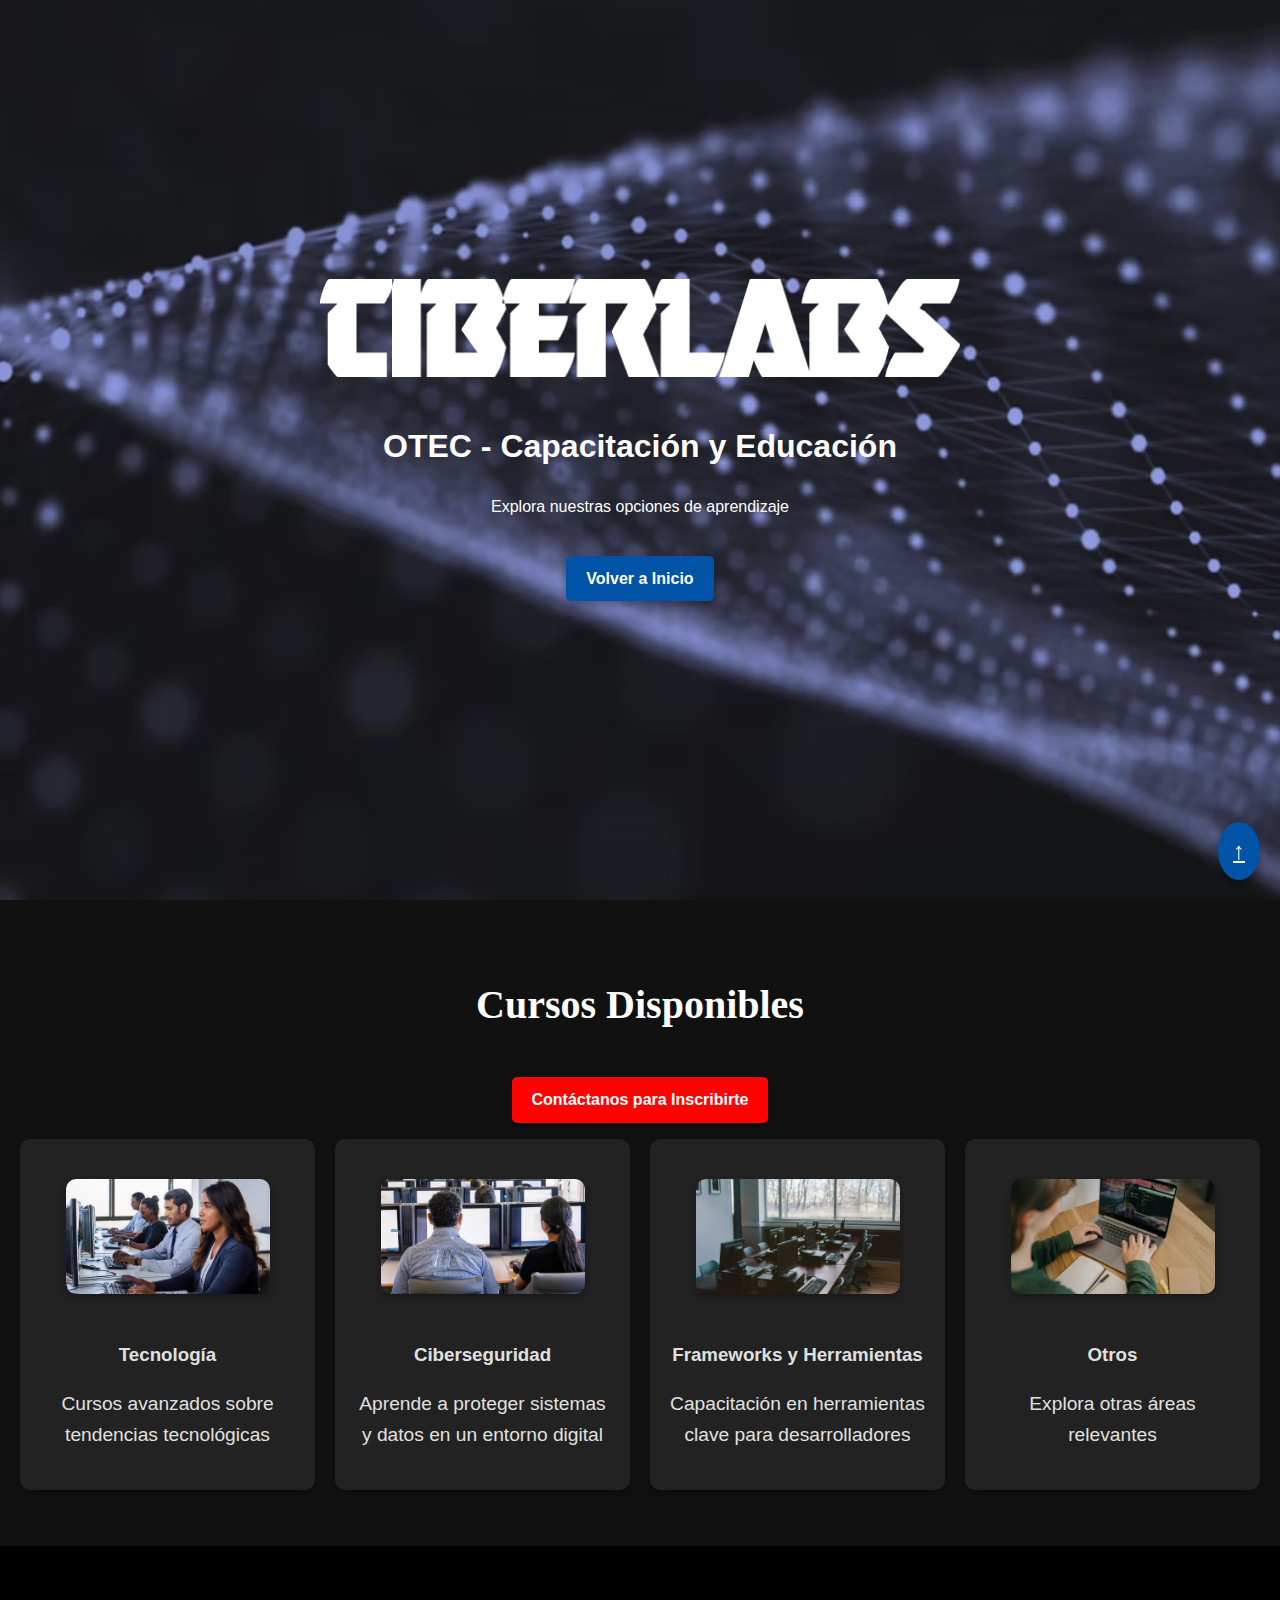
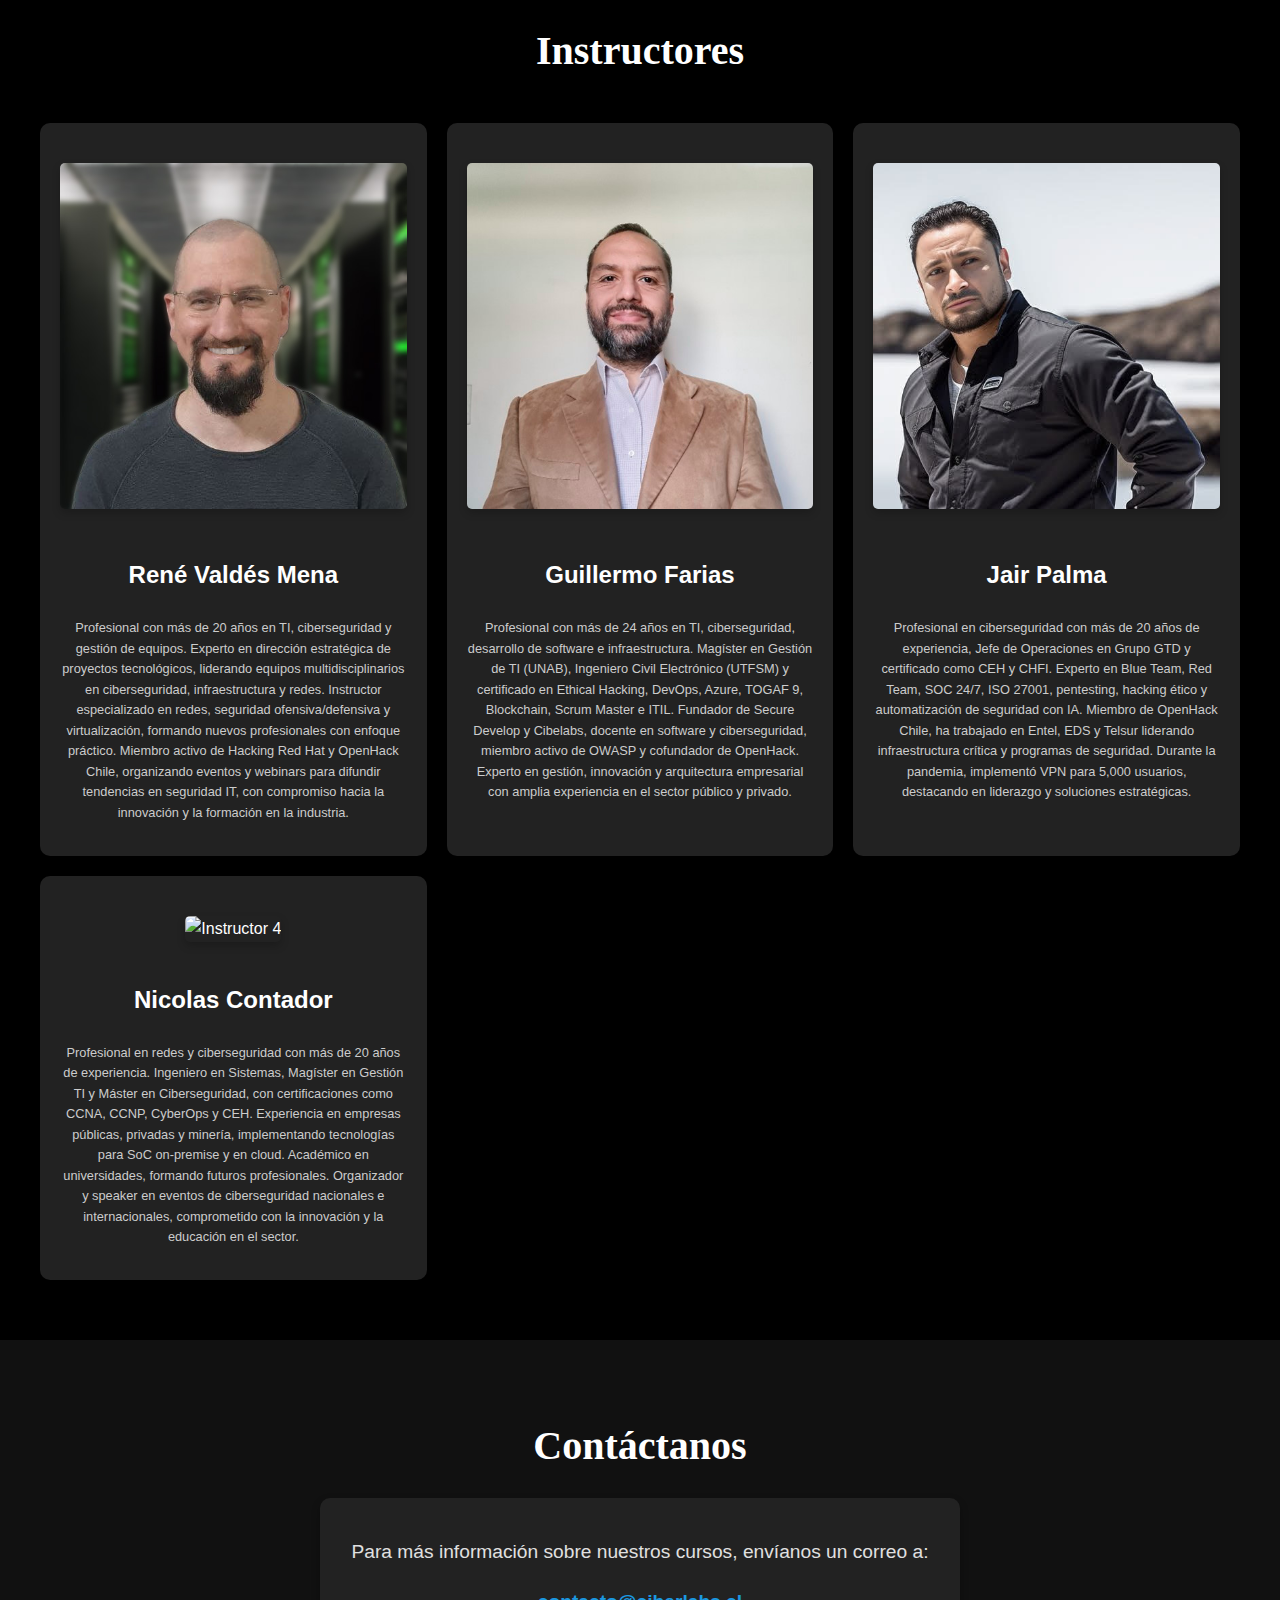
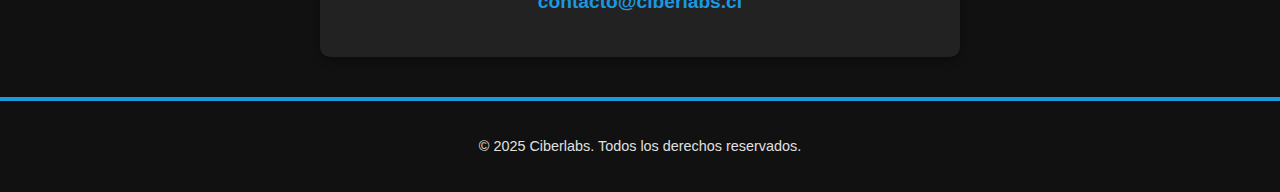
==== commit b54cd5b2: "Penultima correccion" ====
--- a/OTEC.html
+++ b/OTEC.html
@@ -1,4 +1,3 @@
-
 <!DOCTYPE html>
 <html lang="es">
 <head>
@@ -6,9 +5,51 @@
     <meta name="viewport" content="width=device-width, initial-scale=1.0">
     <title>OTEC - Capacitación y Educación</title>
     <link rel="stylesheet" href="styles.css">
+    <style>
+        html {
+            scroll-behavior: smooth;
+            scroll-snap-type: y mandatory;
+        }
+        body {
+            scroll-snap-type: y mandatory;
+        }
+        .back-to-top {
+            position: fixed;
+            bottom: 20px;
+            right: 20px;
+            background: #0053a6;
+            color: #fff;
+            padding: 10px 15px;
+            border-radius: 50%;
+            text-align: center;
+            font-size: 1.5rem;
+            box-shadow: 0 4px 8px rgba(0, 0, 0, 0.3);
+            cursor: pointer;
+            transition: background 0.3s ease;
+        }
+        .back-to-top:hover {
+            background: #1B98E0;
+        }
+        .contact-box {
+            background: #222;
+            padding: 20px;
+            border-radius: 10px;
+            box-shadow: 0 4px 8px rgba(0, 0, 0, 0.3);
+            color: #fff;
+            max-width: 600px;
+            margin: 0 auto;
+            text-align: center;
+        }
+        .contact-box a {
+            color: #1B98E0;
+            text-decoration: none;
+            font-weight: bold;
+        }
+    </style>
 </head>
 <body>
     <header class="header">
+        
         <div class="logo-container">
             <img src="images/logo.png">
             <h1>OTEC - Capacitación y Educación</h1>
@@ -51,40 +92,46 @@
             <h2>Instructores</h2>
             <div class="instructores-grid">
                 <div class="instructor-card">
-                    <img src="images/instructor1.jpg" alt="Instructor 1">
-                    <h3>Instructor 1</h3>
-<a href="instructor1.html" class="cta-button">Ver más</a>
-                    <p>Especialista en ciberseguridad con 10 años de experiencia</p>
+                    <img src="images/inst/RVM.jpg" alt="René Valdés Mena">
+                    <h3>René Valdés Mena</h3>
+                    <p>Profesional con más de 20 años en TI, ciberseguridad y gestión de equipos. Experto en dirección estratégica de proyectos tecnológicos, liderando equipos multidisciplinarios en ciberseguridad, infraestructura y redes. Instructor especializado en redes, seguridad ofensiva/defensiva y virtualización, formando nuevos profesionales con enfoque práctico. Miembro activo de Hacking Red Hat y OpenHack Chile, organizando eventos y webinars para difundir tendencias en seguridad IT, con compromiso hacia la innovación y la formación en la industria.
+                    </p>
                 </div>
                 <div class="instructor-card">
-                    <img src="images/instructor2.jpg" alt="Instructor 2">
-                    <h3>Instructor 2</h3>
-<a href="instructor2.html" class="cta-button">Ver más</a>
-                    <p>Desarrollador senior y capacitador en frameworks modernos</p>
+                    <img src="images/inst/Guillermo.jpg"Instructor 2">
+                    <h3>Guillermo Farias</h3>
+                    <p>Profesional con más de 24 años en TI, ciberseguridad, desarrollo de software e infraestructura. Magíster en Gestión de TI (UNAB), Ingeniero Civil Electrónico (UTFSM) y certificado en Ethical Hacking, DevOps, Azure, TOGAF 9, Blockchain, Scrum Master e ITIL. Fundador de Secure Develop y Cibelabs, docente en software y ciberseguridad, miembro activo de OWASP y cofundador de OpenHack. Experto en gestión, innovación y arquitectura empresarial con amplia experiencia en el sector público y privado.
+                    </p>
                 </div>
                 <div class="instructor-card">
-                    <img src="images/instructor3.jpg" alt="Instructor 3">
-                    <h3>Instructor 3</h3>
-<a href="instructor3.html" class="cta-button">Ver más</a>
-                    <p>Experto en tecnología avanzada y análisis de datos</p>
+                    <img src="images/inst/JAIRPALMA.jpg"Instructor 3">
+                    <h3>Jair Palma</h3> 
+                    <p>Profesional en ciberseguridad con más de 20 años de experiencia, Jefe de Operaciones en Grupo GTD y certificado como CEH y CHFI. Experto en Blue Team, Red Team, SOC 24/7, ISO 27001, pentesting, hacking ético y automatización de seguridad con IA. Miembro de OpenHack Chile, ha trabajado en Entel, EDS y Telsur liderando infraestructura crítica y programas de seguridad. Durante la pandemia, implementó VPN para 5,000 usuarios, destacando en liderazgo y soluciones estratégicas.</p>
+                </div>
+                <div class="instructor-card">
+                    <img src="images/instructor4.jpg" alt="Instructor 4">
+                    <h3>Nicolas Contador</h3>
+                    <p>
+                        Profesional en redes y ciberseguridad con más de 20 años de experiencia. Ingeniero en Sistemas, Magíster en Gestión TI y Máster en Ciberseguridad, con certificaciones como CCNA, CCNP, CyberOps y CEH. Experiencia en empresas públicas, privadas y minería, implementando tecnologías para SoC on-premise y en cloud. Académico en universidades, formando futuros profesionales. Organizador y speaker en eventos de ciberseguridad nacionales e internacionales, comprometido con la innovación y la educación en el sector.
+                    </p>
                 </div>
             </div>
+            
         </section>
 
         <!-- Sección de Formulario de Contacto -->
         <section id="contacto">
             <h2>Contáctanos</h2>
-            <p>Completa el siguiente formulario para más información sobre nuestros cursos.</p>
-            <div class="form-container">
-                <iframe src="URL_DEL_FORMULARIO" width="640" height="800" frameborder="0" marginheight="0" marginwidth="0" style="border: none; border-radius: 10px;">
-                    Cargando…
-                </iframe>
+            <div class="contact-box">
+                <p>Para más información sobre nuestros cursos, envíanos un correo a:</p>
+                <p><a href="mailto:contacto@ciberlabs.cl">contacto@ciberlabs.cl</a></p>
             </div>
         </section>
     </main>
 
     <footer>
-        <p>&copy; 2024 Ciberlabs. Todos los derechos reservados.</p>
+        <p>&copy; 2025 Ciberlabs. Todos los derechos reservados.</p>
     </footer>
+    <a href="#top" class="back-to-top">↑</a>
 </body>
 </html>
--- a/styles.css
+++ b/styles.css
@@ -1,722 +1,205 @@
-body  {
-
-
-
+body {
     font-family: 'Lato', sans-serif;
-
-
-
     margin: 0;
-
-
-
     padding: 0;
-
-
-
     background: #000;
-
-
-
     color: #e0e0e0;
-
-
-
     line-height: 1.6;
-
-
-
-}
-
-
-
-
+    scroll-snap-type: y mandatory;
+}
+
+html {
+    scroll-behavior: smooth;
+    scroll-snap-type: y mandatory;
+}
 
 /* Encabezado completo */
-
-.header  {
-
-
-
+.header {
     min-height: 100vh;
-
-
-
     display: flex;
-
-
-
     flex-direction: column;
-
-
-
     justify-content: center;
-
-
-
     align-items: center;
-
-
-
     background: url('images/backheader.png') no-repeat center center/cover;
-
-
-
-    color: #fff;
-
-
-
-}
-
-
-
-
+    color: #fff;
+}
 
 /* Contenedor del logo y slogan */
-
-.logo-container  {
-
-
-
-    text-align: center;
-
-
-
-    position: relative;
-
-
-
+.logo-container {
+    text-align: center;
+    position: relative;
     animation: fadeIn 2s ease-out;
-
-
-
-}
-
-
-
-
-
-.logo-container img  {
-
-
-
+}
+
+.logo-container img {
     max-width: 50%;
-
-
-
     height: auto;
-
-
-
     object-fit: contain;
-
-
-
     animation: slideDown 1.5s ease-out;
-
-
-
     margin-bottom: 15px;
-
-
-
-}
-
-
-
-
-
-.logo-container .slogan  {
-
-
-
+}
+
+.logo-container .slogan {
     font-size: 1.2rem;
-
-
-
     color: #f0f0f0;
-
-
-
-    margin-bottom: 20px;
-
-
-
-}
-
-
-
-
-
-.logo-container .cta-button  {
-
-
-
-    position: relative;
-
-
-
+    margin-bottom: 20px;
+}
+
+.logo-container .cta-button {
+    position: relative;
     margin: 20px auto;
-
-
-
     background: #0053a6;
-
-
-
-    color: #fff;
-
-
-
+    color: #fff;
     padding: 10px 20px;
-
-
-
     border-radius: 5px;
-
-
-
     font-weight: bold;
-
-
-
-    box-shadow: 0 4px 8px rgba(0, 0, 0, 0.3);
-
-
-
+    box-shadow: 0 4px 8px rgba(0, 0, 0, 0.3);
     text-decoration: none;
-
-
-
     transition: background 0.3s ease;
-
-
-
-}
-
-
-
-
-
-.logo-container .cta-button:hover  {
-
-
-
+}
+
+.logo-container .cta-button:hover {
     background: #1B98E0;
-
-
-
-}
-
-
-
-
+}
 
 /* Menú */
-
-.navbar ul  {
-
-
-
+.navbar ul {
     list-style: none;
-
-
-
     padding: 0;
-
-
-
     margin: 20px 0 0;
-
-
-
     display: flex;
-
-
-
     justify-content: center;
-
-
-
     gap: 2rem;
-
-
-
-}
-
-
-
-
-
-.navbar ul li a  {
-
-
-
-    color: #fff;
-
-
-
+}
+
+.navbar ul li a {
+    color: #fff;
     text-decoration: none;
-
-
-
     font-size: 1.2rem;
-
-
-
     font-weight: 700;
-
-
-
     transition: color 0.3s ease;
-
-
-
-}
-
-
-
-
-
-.navbar ul li a:hover  {
-
-
-
+}
+
+.navbar ul li a:hover {
     color: #1B98E0;
-
-
-
-}
-
-
-
-
+}
 
 /* Secciones */
-
-section  {
-
-
-
+section {
     padding: 60px 20px;
-
-
-
-    text-align: center;
-
-
-
-}
-
-
-
-
-
-section h2  {
-
-
-
+    text-align: center;
+}
+
+section h2 {
     font-family: 'Roboto Slab', serif;
-
-
-
     font-size: 2.5rem;
-
-
-
-    color: #fff;
-
-
-
-    margin-bottom: 20px;
-
-
-
-}
-
-
-
-
-
-section p  {
-
-
-
+    color: #fff;
+    margin-bottom: 20px;
+}
+
+section p {
     font-size: 1.2rem;
-
-
-
     color: #e0e0e0;
-
-
-
-}
-
-
-
-
-
-section img  {
-
-
-
+}
+
+section img {
     max-width: 80%;
-
-
-
     height: auto;
-
-
-
     margin: 20px auto;
-
-
-
-    border-radius: 10px;
-
-
-
-    box-shadow: 0 4px 8px rgba(0, 0, 0, 0.3);
-
-
-
-}
-
-
-
-
+    border-radius: 10px;
+    box-shadow: 0 4px 8px rgba(0, 0, 0, 0.3);
+}
 
 /* Fondo animado en la sección Hero */
-
-.hero  {
-
-
-
-    position: relative;
-
-
-
+.hero {
+    position: relative;
     min-height: 100vh;
-
-
-
     display: flex;
-
-
-
     flex-direction: column;
-
-
-
     justify-content: center;
-
-
-
     align-items: center;
-
-
-
-    color: #fff;
-
-
-
-    text-align: center;
-
-
-
+    color: #fff;
+    text-align: center;
     overflow: hidden;
-
-
-
-}
-
-
-
-
-
-.animated-background  {
-
-
-
+}
+
+.animated-background {
     position: absolute;
-
-
-
     top: 0;
-
-
-
     left: 0;
-
-
-
     width: 100%;
-
-
-
     height: 100%;
-
-
-
     z-index: -1;
-
-
-
-}
-
-
-
-
-
-.background-video  {
-
-
-
+}
+
+.background-video {
     width: 100%;
-
-
-
     height: 100%;
-
-
-
     object-fit: cover;
-
-
-
     filter: blur(8px);
-
-
-
     opacity: 0.5;
-
-
-
-}
-
-
-
-
+}
 
 /* Contenido del hero */
-
-.hero-content  {
-
-
-
-    position: relative;
-
-
-
+.hero-content {
+    position: relative;
     z-index: 1;
-
-
-
     margin-bottom: 40px;
-
-
-
-}
-
-
-
-
-
-.hero-content h1  {
-
-
-
+}
+
+.hero-content h1 {
     font-size: 2.5rem;
-
-
-
     margin-bottom: 10px;
-
-
-
-}
-
-
-
-
-
-.hero-content p  {
-
-
-
+}
+
+.hero-content p {
     font-size: 1.2rem;
-
-
-
-    margin-bottom: 20px;
-
-
-
-}
-
-
-
-
+    margin-bottom: 20px;
+}
 
 /* Grid de alianzas */
-
-.alianzas-grid  {
-
-
-
+.alianzas-grid {
     display: grid;
-
-
-
     grid-template-columns: repeat(4, 1fr);
-
-
-
     gap: 20px;
-
-
-
     width: 80%;
-
-
-
     margin: 0 auto;
-
-
-
-    position: relative;
-
-
-
+    position: relative;
     z-index: 1;
-
-
-
-}
-
-
-
-
-
-.alianzas-grid img  {
-
-
-
+}
+
+.alianzas-grid img {
     max-width: 100%;
-
-
-
     height: 100px;
-
-
-
     object-fit: contain;
-
-
-
     border-radius: 5px;
-
-
-
     box-shadow: 0 4px 8px rgba(0, 0, 0, 0.2);
-
-
-
     transition: transform 0.3s ease;
-
-
-
-}
-
-
-
-
-
-.alianzas-grid img:hover  {
-
-
-
+}
+
+.alianzas-grid img:hover {
     transform: scale(2.05);
-
-
-
-}
-
-
-
-
+}
 
 /* Footer */
-
-footer  {
-
-
-
+footer {
     background: #111;
-
-
-
     color: #e0e0e0;
-
-
-
-    text-align: center;
-
-
-
+    text-align: center;
     padding: 20px;
-
-
-
     font-size: 0.9rem;
-
-
-
     border-top: 4px solid #1B98E0;
-
-
-
-}
-
-
-
-
+}
 
 /* Animaciones */
-
-@keyframes fadeIn  {
-
-
-
-    from  {
-
-
-
+@keyframes fadeIn {
+    from {
         opacity: 0;
-
-
-
-    }
-
-
-
-    to  {
-
-
-
+    }
+    to {
         opacity: 1;
-
-
-
-    }
-
-
-
-}
-
-
-
-
+    }
+}
 
 @keyframes slideDown {
     from {
@@ -736,771 +219,205 @@
         justify-content: center;
         padding: 1rem;
     }
+
     .logo-container {
         justify-content: center;
         max-width: 70%;
     }
+
     .navbar ul {
         flex-wrap: wrap;
         justify-content: center;
         gap: 1rem;
     }
+
     section img {
         max-width: 100%;
     }
+
     .alianzas-grid {
         grid-template-columns: repeat(2, 1fr);
     }
 }
 
-
-#servicios  {
-
-
-
+#servicios {
     display: flex;
-
- /* Alineación vertical y horizontal con flexbox */
-
     flex-direction: column;
-
- /* Elementos organizados verticalmente */
-
     align-items: center;
-
- /* Centrado horizontal */
-
     gap: 20px;
-
- /* Espacio entre título y grilla */
-
     padding: 40px 20px;
-
-
-
-    text-align: center;
-
-
-
+    text-align: center;
     background-color: black;
-
- /* Fondo opcional */
-
-    border-radius: 10px;
-
- /* Opcional */
-
-}
-
-
-
-
-
-#servicios h2  {
-
-
-
+    border-radius: 10px;
+}
+
+#servicios h2 {
     font-size: 2rem;
-
- /* Ajustar tamaño del título */
-
-    color: #fff;
-
-
-
+    color: #fff;
     margin: 0;
-
- /* Quitar márgenes */
-
-    text-align: center;
-
- /* Asegura el texto centrado */
-
-}
-
-
-
-
+    text-align: center;
+}
 
 /* Ajustes en Servicios */
-
-#servicios ul  {
-
-
-
+#servicios ul {
     list-style: none;
-
- /* Eliminar puntos de viñetas */
-
     padding: 0;
-
-
-
     margin: 0;
-
-
-
     display: grid;
-
-
-
     grid-template-columns: repeat(auto-fit, minmax(250px, 1fr));
-
-
-
     gap: 20px;
-
-
-
     width: 100%;
-
-
-
     max-width: 1200px;
-
- /* Limitar ancho de la cuadrícula */
-
-}
-
-
-
-
+}
 
 /* Ajustes en Quiénes Somos */
-
-#nosotros img  {
-
-
-
+#nosotros img {
     max-width: 80%;
-
- /* Coincidir tamaño con Bienvenido a Ciberlabs */
-
     height: auto;
-
-
-
     margin: 20px auto;
-
-
-
     display: block;
-
-
-
-    border-radius: 10px;
-
-
-
-    box-shadow: 0 4px 8px rgba(0, 0, 0, 0.3);
-
- /* Uniformidad visual */
-
-}
-
-
-
-
-
-
+    border-radius: 10px;
+    box-shadow: 0 4px 8px rgba(0, 0, 0, 0.3);
+}
 
 /* Estilos específicos para la página de OTEC */
 
-
-
 /* Cursos */
-
-#cursos  {
-
-
-
+#cursos {
     background: #111;
-
-
-
     color: #e0e0e0;
-
-
-
     padding: 40px 20px;
-
-
-
-    text-align: center;
-
-
-
-}
-
-
-
-
-
-#cursos h2  {
-
-
-
+    text-align: center;
+}
+
+#cursos h2 {
     font-size: 2.5rem;
-
-
-
-    margin-bottom: 20px;
-
-
-
-}
-
-
-
-
-
-#cursos .cursos-list  {
-
-
-
+    margin-bottom: 20px;
+}
+
+#cursos .cursos-list {
     list-style: none;
-
-
-
     padding: 0;
-
-
-
     display: grid;
-
-
-
     grid-template-columns: repeat(auto-fit, minmax(250px, 1fr));
-
-
-
     gap: 20px;
-
-
-
-}
-
-
-
-
-
-#cursos .cursos-list li  {
-
-
-
+}
+
+#cursos .cursos-list li {
     background: #222;
-
-
-
     padding: 20px;
-
-
-
-    border-radius: 10px;
-
-
-
-    box-shadow: 0 4px 8px rgba(0, 0, 0, 0.3);
-
-
-
+    border-radius: 10px;
+    box-shadow: 0 4px 8px rgba(0, 0, 0, 0.3);
     transition: transform 0.3s ease;
-
-
-
-}
-
-
-
-
-
-#cursos .cursos-list li:hover  {
-
-
-
+}
+
+#cursos .cursos-list li:hover {
     transform: scale(1.05);
-
-
-
-}
-
-
-
-
+}
 
 /* Instructores */
-
-#instructores  {
-
-
-
+#instructores {
     background: #000;
-
-
-
-    color: #fff;
-
-
-
+    color: #fff;
     padding: 40px 20px;
-
-
-
-    text-align: center;
-
-
-
-}
-
-
-
-
-
-#instructores h2  {
-
-
-
+    text-align: center;
+}
+
+#instructores h2 {
+    font-family: 'Roboto Slab', serif;
     font-size: 2.5rem;
-
-
-
-    margin-bottom: 20px;
-
-
-
-}
-
-
-
-
-
-.instructores-grid  {
-
-
-
+    margin-bottom: 20px;
+}
+
+.instructores-grid {
     display: grid;
-
-
-
     grid-template-columns: repeat(auto-fit, minmax(300px, 1fr));
-
-
-
     gap: 20px;
-
-
-
     padding: 20px;
-
-
-
-}
-
-
-
-
-
-.instructor-card  {
-
-
-
+}
+
+.instructor-card {
     background: #222;
-
-
-
-    border-radius: 10px;
-
-
-
-    box-shadow: 0 4px 8px rgba(0, 0, 0, 0.3);
-
-
-
+    border-radius: 10px;
+    box-shadow: 0 4px 8px rgba(0, 0, 0, 0.3);
     padding: 20px;
-
-
-
-    text-align: center;
-
-
-
-}
-
-
-
-
-
-.instructor-card img  {
-
-
-
+    text-align: center;
+}
+
+.instructor-card img {
     max-width: 100%;
-
-
-
     height: auto;
-
-
-
     border-radius: 5px;
-
-
-
     margin-bottom: 15px;
-
-
-
     box-shadow: 0 4px 8px rgba(0, 0, 0, 0.2);
-
-
-
-}
-
-
-
-
-
-.instructor-card h3  {
-
-
-
+}
+
+.instructor-card h3 {
     font-size: 1.5rem;
-
-
-
-    color: #fff;
-
-
-
-}
-
-
-
-
-
-.instructor-card p  {
-
-
-
-    font-size: 1rem;
-
-
-
+    color: #fff;
+}
+
+.instructor-card p {
+    font-size: 0.8rem; /* Reduced font size */
     color: #ccc;
-
-
-
-}
-
-
-
-
+}
+
+#biografia p {
+    text-align: justify;
+}
+
+#biografia h3 {
+    font-size: 1.6rem;
+    margin-top: 30px;
+    margin-bottom: 10px;
+    color: #ffffff;
+    text-align: center;
+}
 
 /* Botón CTA */
-
-.cta-button  {
-
-
-
-    position: relative;
-
-
-
+.cta-button {
+    position: relative;
     display: inline-block;
-
-
-
     background: #ff0303;
-
-
-
-    color: #fff;
-
-
-
+    color: #fff;
     padding: 10px 20px;
-
-
-
     border-radius: 5px;
-
-
-
     font-weight: bold;
-
-
-
-    box-shadow: 0 4px 8px rgba(0, 0, 0, 0.3);
-
-
-
+    box-shadow: 0 4px 8px rgba(0, 0, 0, 0.3);
     text-decoration: none;
-
-
-
     transition: background 0.3s ease;
-
-
-
     margin-top: 20px;
-
-
-
-}
-
-
-
-
-
-.cta-button:hover  {
-
-
-
+}
+
+.cta-button:hover {
     background: #e04c1b;
-
-
-
-}
-
-
-
-
+}
 
 /* Sección de Contacto */
-
-#contacto  {
-
-
-
+#contacto {
     background: #111;
-
-
-
     color: #e0e0e0;
-
-
-
     padding: 40px 20px;
-
-
-
-    text-align: center;
-
-
-
-}
-
-
-
-
-
-#contacto h2  {
-
-
-
+    text-align: center;
+}
+
+#contacto h2 {
     font-size: 2.5rem;
-
-
-
-    margin-bottom: 20px;
-
-
-
-    color: #fff;
-
-
-
-}
-
-
-
-
-
-.form-container  {
-
-
-
+    margin-bottom: 20px;
+    color: #fff;
+}
+
+.form-container {
     display: flex;
-
-
-
     justify-content: center;
-
-
-
     margin-top: 20px;
-
-
-
-}
-
-
-
-
-
-.form-container iframe  {
-
-
-
+}
+
+.form-container iframe {
     width: 100%;
-
-
-
     max-width: 640px;
-
-
-
     height: 800px;
-
-
-
-    border-radius: 10px;
-
-
-
-    box-shadow: 0 4px 8px rgba(0, 0, 0, 0.3);
-
-
-
-}
-
-
-
-
-
-
-
-/* Estilos para el carrusel de alianzas */
-
-.carousel-container  {
-
-
-
-    overflow: hidden;
-
-
-
-    width: 100%;
-
-
-
-    margin: 20px auto;
-
-
-
-    position: relative;
-
-
-
-}
-
-
-
-
-
-.carousel-track  {
-
-
-
-    display: flex;
-
-
-
-    gap: 20px;
-
-
-
-    animation: scroll-carousel 15s linear infinite;
-
-
-
-}
-
-
-
-
-
-.carousel-track img  {
-
-
-
-    max-height: 100px;
-
-
-
-    object-fit: contain;
-
-
-
-    border-radius: 5px;
-
-
-
-    box-shadow: 0 4px 8px rgba(0, 0, 0, 0.2);
-
-
-
-}
-
-
-
-
-
-@keyframes scroll-carousel  {
-
-
-
-    0%  {
-
-
-
-        transform: translateX(0);
-
-
-
-    }
-
-
-
-    100%  {
-
-
-
-        transform: translateX(-100%);
-
-
-
-    }
-
-
-
-}
-/* Estilos para el carrusel de alianzas con Flexbox */
-.carousel-container {
-    overflow: hidden;
-    width: 100%;
-    margin: 20px auto;
-    position: relative;
-}
-
-.carousel-track {
-    display: flex;
-    gap: 20px;
-    animation: scroll-carousel 15s linear infinite;
-}
-
-.carousel-track img {
-    max-height: 100px;
-    object-fit: contain;
-    border-radius: 5px;
-    box-shadow: 0 4px 8px rgba(0, 0, 0, 0.2);
-}
-
-@keyframes scroll-carousel {
-    0% {
-        transform: translateX(0);
-    }
-    100% {
-        transform: translateX(-100%);
-    }
-}+    border-radius: 10px;
+    box-shadow: 0 4px 8px rgba(0, 0, 0, 0.3);
+}
+
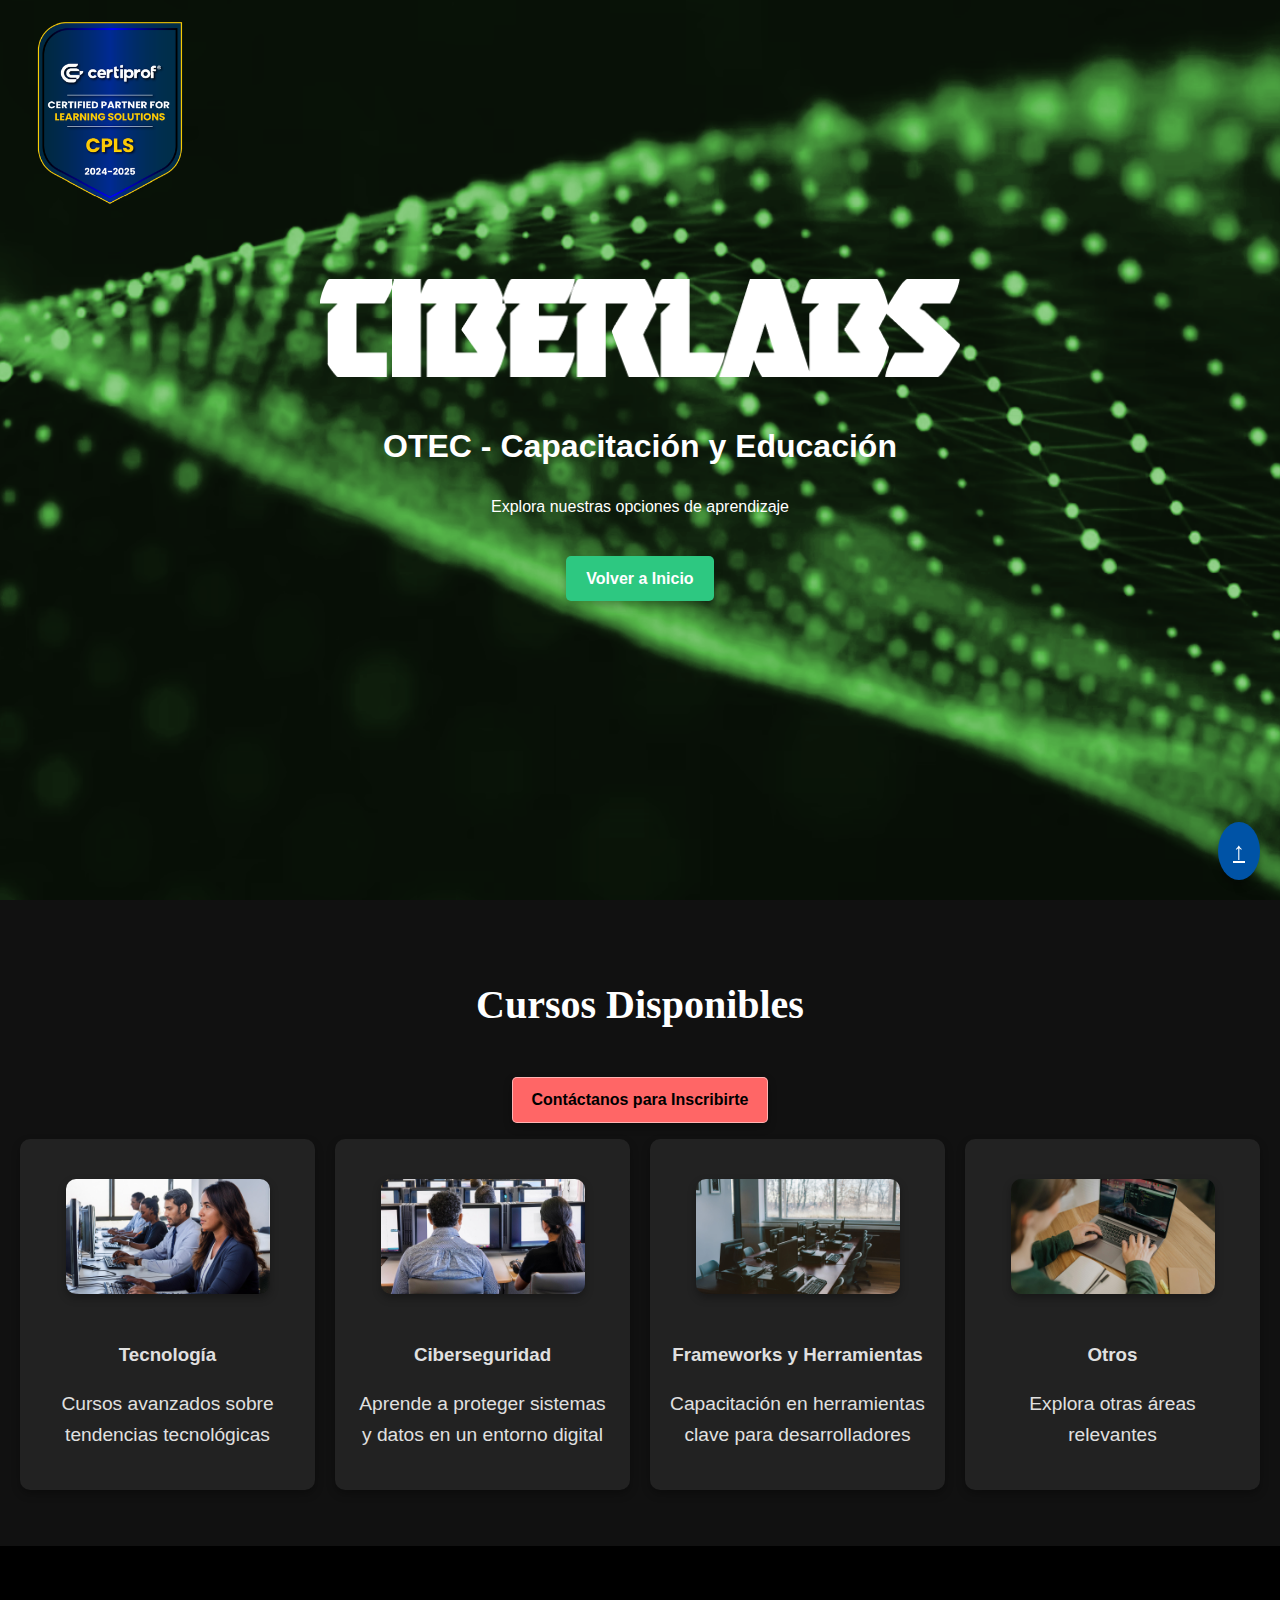
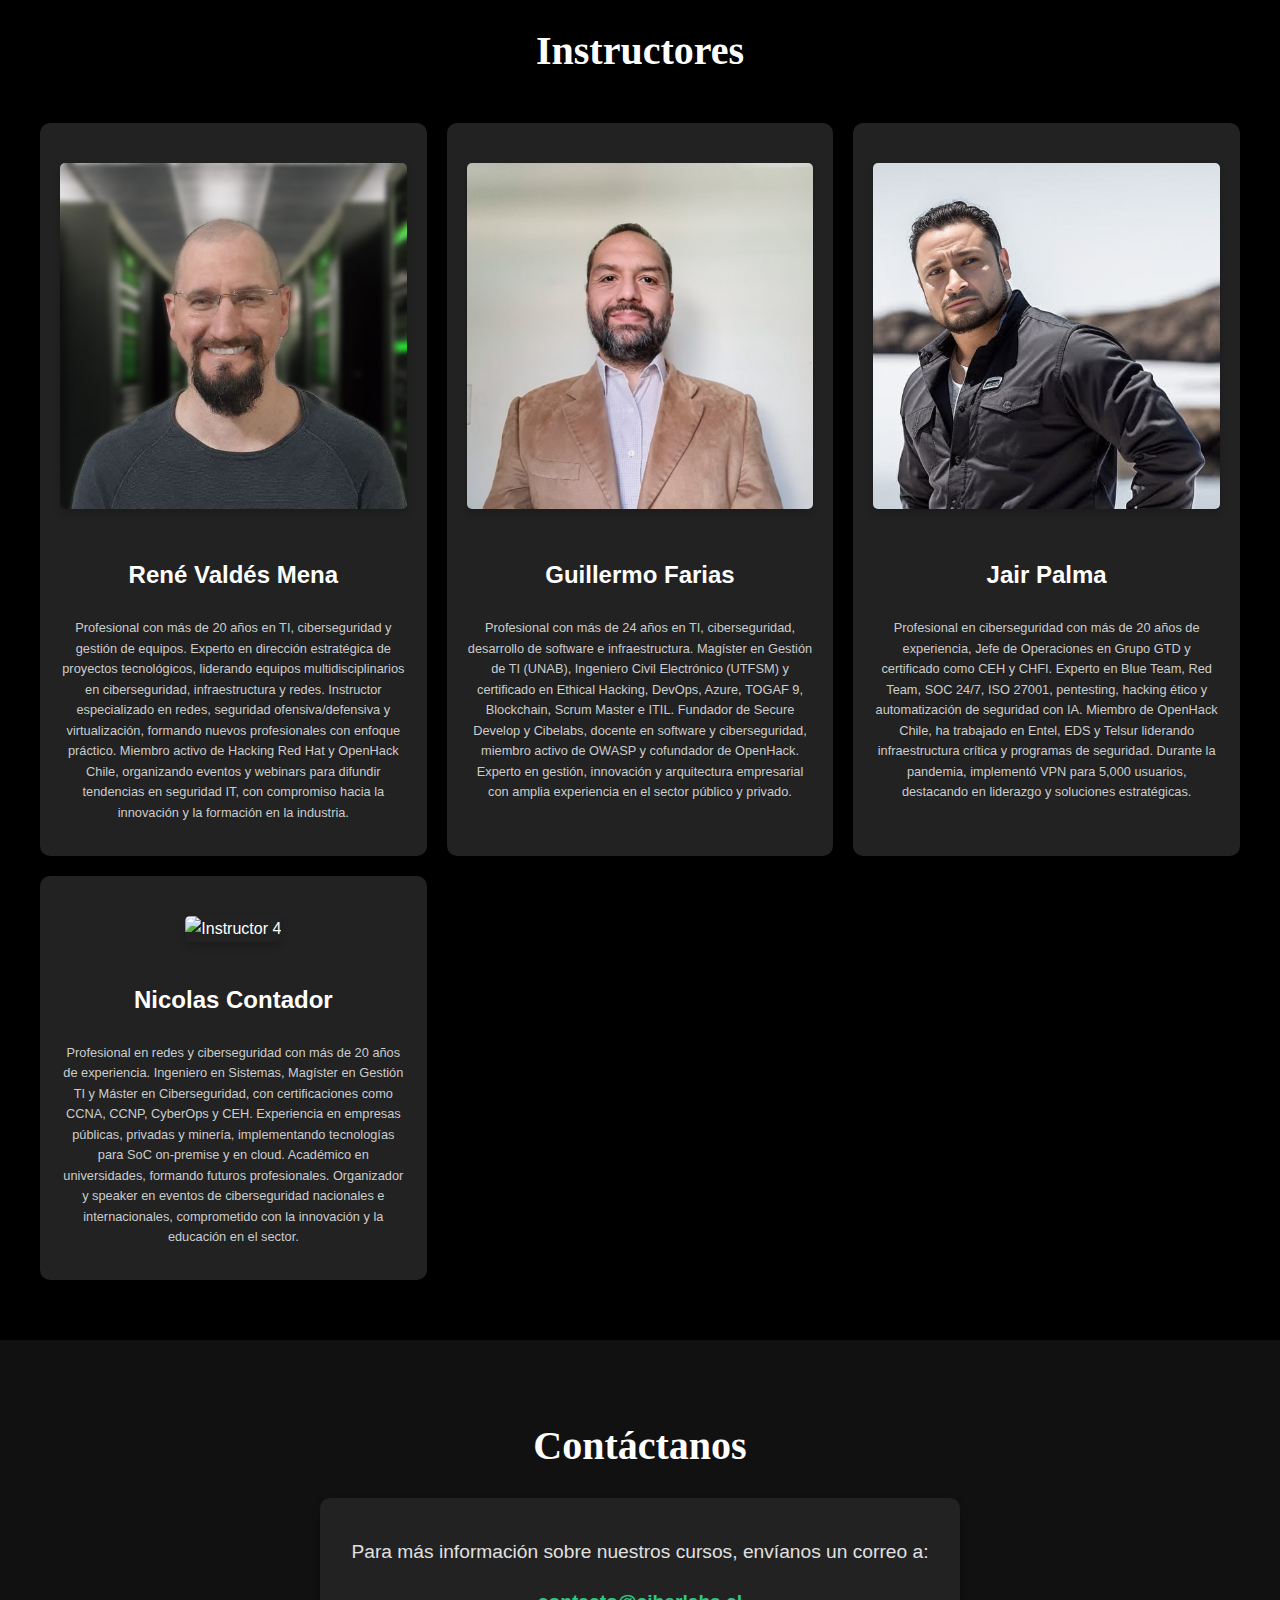
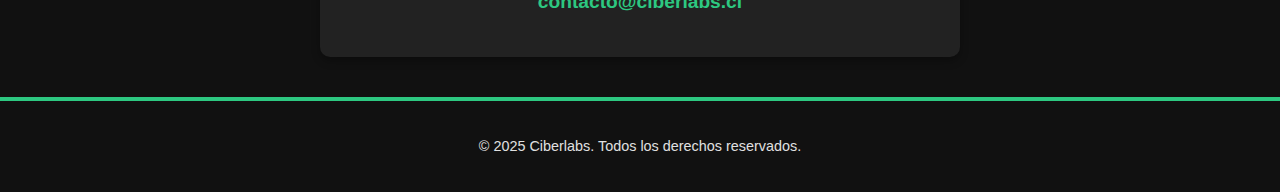
==== commit 50119443: "upgrade febrero 2025" ====
--- a/OTEC.html
+++ b/OTEC.html
@@ -45,11 +45,18 @@
             text-decoration: none;
             font-weight: bold;
         }
+        .corner-image {
+            position: absolute;
+            top: 10px;
+            left: 10px;
+            width: 200px; /* Increase size to be 2x larger */
+            height: auto;
+        }
     </style>
 </head>
 <body>
     <header class="header">
-        
+        <img src="images/CPLS-2025.png" alt="CPLS 2025" class="corner-image">
         <div class="logo-container">
             <img src="images/logo.png">
             <h1>OTEC - Capacitación y Educación</h1>
--- a/styles.css
+++ b/styles.css
@@ -48,7 +48,7 @@
 .logo-container .cta-button {
     position: relative;
     margin: 20px auto;
-    background: #0053a6;
+    background: #2dc881;
     color: #fff;
     padding: 10px 20px;
     border-radius: 5px;
@@ -81,7 +81,7 @@
 }
 
 .navbar ul li a:hover {
-    color: #1B98E0;
+    color: #2dc881;
 }
 
 /* Secciones */
@@ -188,7 +188,7 @@
     text-align: center;
     padding: 20px;
     font-size: 0.9rem;
-    border-top: 4px solid #1B98E0;
+    border-top: 4px solid #2dc881;
 }
 
 /* Animaciones */
@@ -240,34 +240,55 @@
     }
 }
 
+/* Sección de Servicios */
 #servicios {
+    padding: 60px 20px;
+    text-align: center;
+    background-color: #000;
+    color: #fff;
+}
+
+#servicios h2 {
+    font-family: 'Roboto Slab', serif;
+    font-size: 2.5rem;
+    margin-bottom: 20px;
+}
+
+#servicios .servicios-grid {
     display: flex;
-    flex-direction: column;
-    align-items: center;
+    flex-wrap: wrap;
+    justify-content: center;
     gap: 20px;
-    padding: 40px 20px;
-    text-align: center;
-    background-color: black;
+    padding: 20px;
+}
+
+.servicio-card {
+    background: url('images/backcard.png') no-repeat center center/cover;
+    border: 2px solid #2dc881;
     border-radius: 10px;
-}
-
-#servicios h2 {
-    font-size: 2rem;
-    color: #fff;
-    margin: 0;
-    text-align: center;
-}
-
-/* Ajustes en Servicios */
-#servicios ul {
-    list-style: none;
-    padding: 0;
-    margin: 0;
-    display: grid;
-    grid-template-columns: repeat(auto-fit, minmax(250px, 1fr));
-    gap: 20px;
-    width: 100%;
-    max-width: 1200px;
+    box-shadow: 0 4px 8px rgba(0, 0, 0, 0.3);
+    padding: 20px;
+    text-align: center;
+    transition: transform 0.3s ease;
+    width: 300px;
+    margin: 10px;
+}
+
+.servicio-card:hover {
+    transform: scale(1.05);
+}
+
+.servicio-card img {
+    max-width: 100%;
+    height: auto;
+    border-radius: 5px;
+    margin-bottom: 15px;
+    box-shadow: 0 4px 8px rgba(0, 0, 0, 0.2);
+}
+
+.servicio-card p {
+    font-size: 1rem;
+    color: #fff; /* Change text color to white */
 }
 
 /* Ajustes en Quiénes Somos */
@@ -378,19 +399,20 @@
 .cta-button {
     position: relative;
     display: inline-block;
-    background: #ff0303;
-    color: #fff;
+    background: #ff6666; /* Soft red background */
+    color: #000; /* Black text */
     padding: 10px 20px;
     border-radius: 5px;
     font-weight: bold;
-    box-shadow: 0 4px 8px rgba(0, 0, 0, 0.3);
+    box-shadow: 0 4px 8px rgba(0, 0, 0, 0.3), inset 0 0 0 1px rgba(255, 255, 255, 0.5); /* Beveled border for 3D effect */
     text-decoration: none;
-    transition: background 0.3s ease;
+    transition: background 0.3s ease, box-shadow 0.3s ease;
     margin-top: 20px;
 }
 
 .cta-button:hover {
-    background: #e04c1b;
+    background: #ff4d4d; /* Slightly darker red on hover */
+    box-shadow: inset 0 4px 8px rgba(0, 0, 0, 0.3), 0 0 0 1px rgba(255, 255, 255, 0.5); /* Inset shadow for pressed effect */
 }
 
 /* Sección de Contacto */
@@ -407,6 +429,16 @@
     color: #fff;
 }
 
+#contacto a[href^="mailto:"] {
+    color: #2dc881; /* Change to a color with better contrast */
+    text-decoration: none;
+    font-weight: bold;
+}
+
+#contacto a[href^="mailto:"]:hover {
+    color: #ff0303; /* Change to a color with better contrast on hover */
+}
+
 .form-container {
     display: flex;
     justify-content: center;
@@ -421,3 +453,66 @@
     box-shadow: 0 4px 8px rgba(0, 0, 0, 0.3);
 }
 
+/* Sección de Inicio */
+#inicio {
+    position: relative;
+    padding: 60px 20px;
+    text-align: center;
+    color: #fff;
+}
+
+#inicio::before {
+    content: "";
+    position: absolute;
+    top: 0;
+    left: 0;
+    width: 100%;
+    height: 100%;
+    background: url('images/backcard.png') no-repeat center center/cover;
+    filter: blur(4px); /* Apply blur of 4px */
+    z-index: -1;
+}
+
+#inicio h2 {
+    font-family: 'Roboto Slab', serif;
+    font-size: 2.5rem;
+    margin-bottom: 20px;
+}
+
+#inicio p {
+    font-size: 1.2rem;
+    color: #fff;
+}
+
+/* Sección de Quiénes Somos */
+#nosotros {
+    position: relative;
+    padding: 60px 20px;
+    text-align: center;
+    color: #fff;
+}
+
+#nosotros::before {
+    content: "";
+    position: absolute;
+    top: 0;
+    left: 0;
+    width: 100%;
+    height: 100%;
+    background: url('images/backcard.png') no-repeat center center/cover;
+    filter: blur(4px); /* Apply blur of 4px */
+    transform: scaleX(-1); /* Invert the position of the image */
+    z-index: -1;
+}
+
+#nosotros h2 {
+    font-family: 'Roboto Slab', serif;
+    font-size: 2.5rem;
+    margin-bottom: 20px;
+}
+
+#nosotros p {
+    font-size: 1.2rem;
+    color: #fff;
+}
+
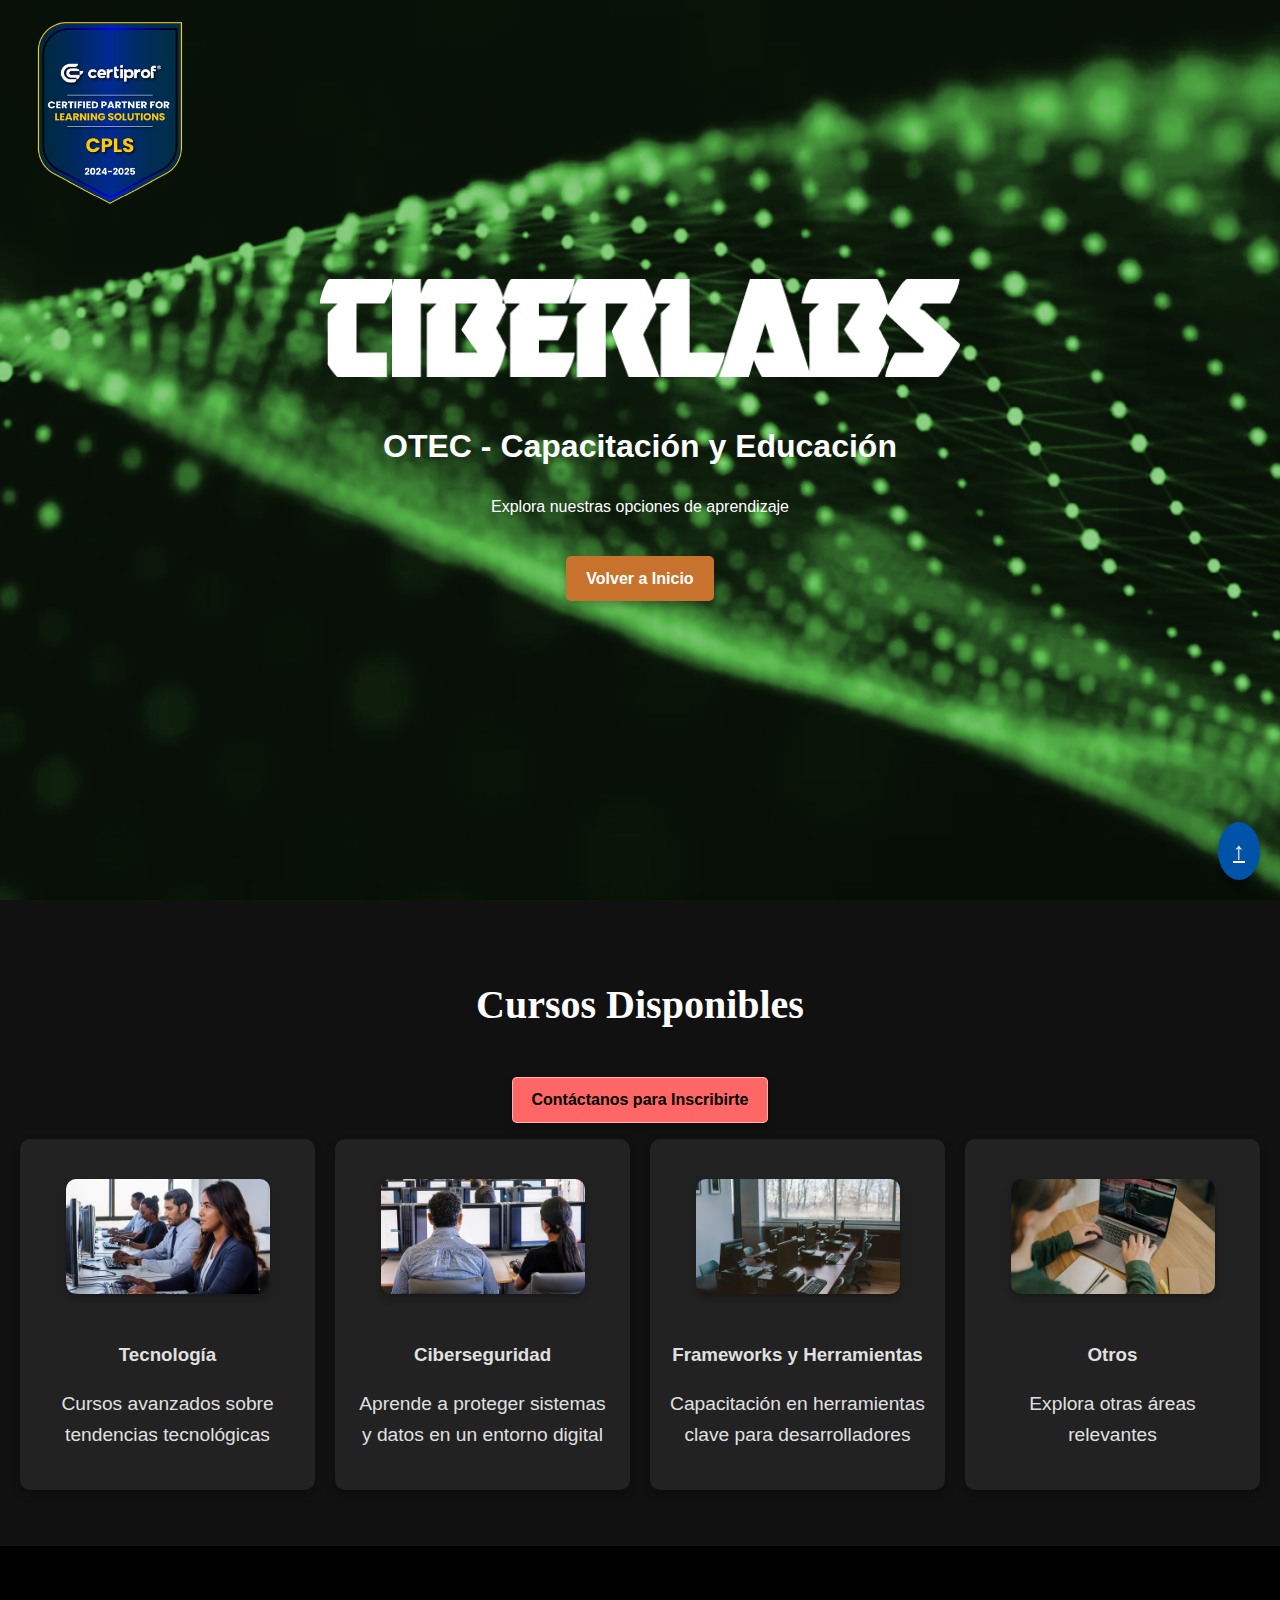
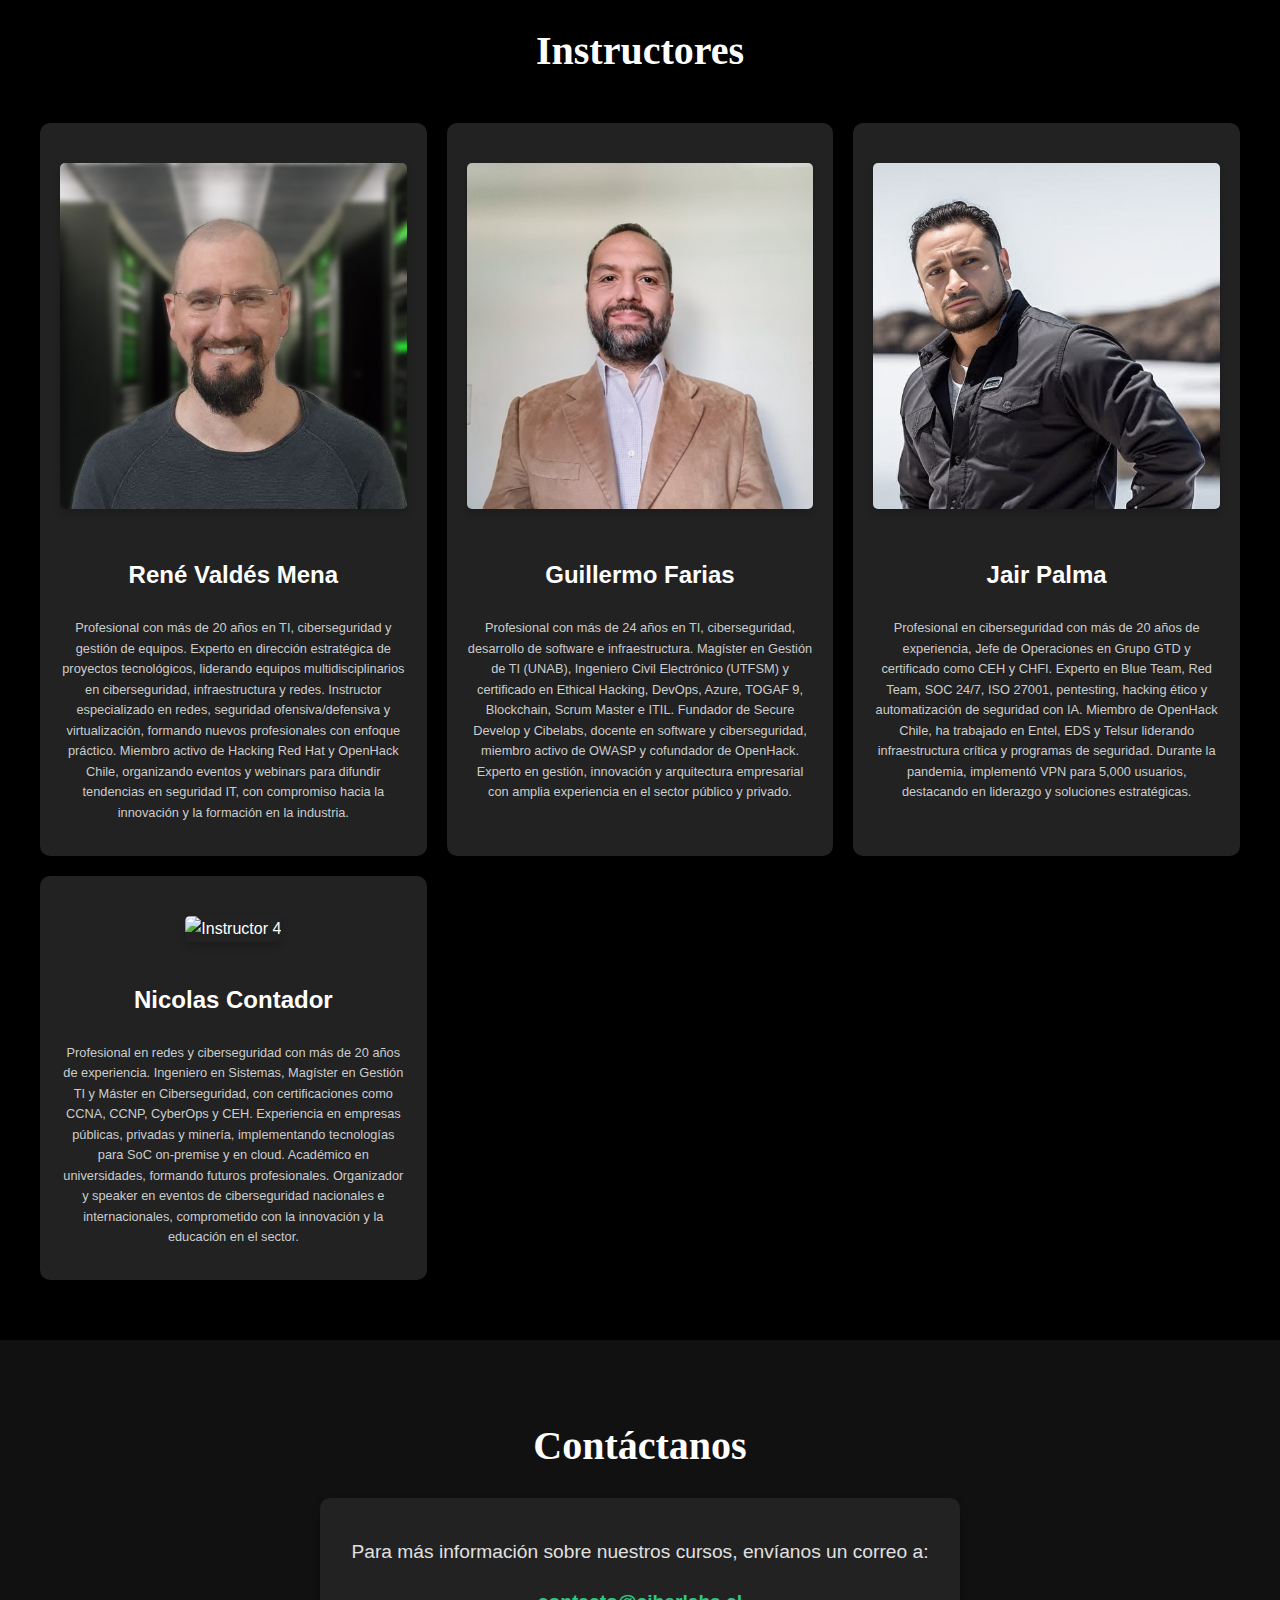
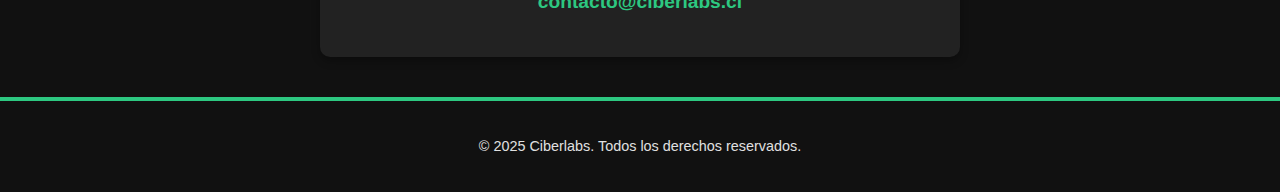
==== commit 30864556: "Update OTEC.html" ====
--- a/OTEC.html
+++ b/OTEC.html
@@ -116,7 +116,7 @@
                     <p>Profesional en ciberseguridad con más de 20 años de experiencia, Jefe de Operaciones en Grupo GTD y certificado como CEH y CHFI. Experto en Blue Team, Red Team, SOC 24/7, ISO 27001, pentesting, hacking ético y automatización de seguridad con IA. Miembro de OpenHack Chile, ha trabajado en Entel, EDS y Telsur liderando infraestructura crítica y programas de seguridad. Durante la pandemia, implementó VPN para 5,000 usuarios, destacando en liderazgo y soluciones estratégicas.</p>
                 </div>
                 <div class="instructor-card">
-                    <img src="images/instructor4.jpg" alt="Instructor 4">
+                    <img src="images/inst/nic1.jpg" alt="Instructor 4">
                     <h3>Nicolas Contador</h3>
                     <p>
                         Profesional en redes y ciberseguridad con más de 20 años de experiencia. Ingeniero en Sistemas, Magíster en Gestión TI y Máster en Ciberseguridad, con certificaciones como CCNA, CCNP, CyberOps y CEH. Experiencia en empresas públicas, privadas y minería, implementando tecnologías para SoC on-premise y en cloud. Académico en universidades, formando futuros profesionales. Organizador y speaker en eventos de ciberseguridad nacionales e internacionales, comprometido con la innovación y la educación en el sector.
--- a/styles.css
+++ b/styles.css
@@ -48,7 +48,7 @@
 .logo-container .cta-button {
     position: relative;
     margin: 20px auto;
-    background: #2dc881;
+    background: #c8732d;
     color: #fff;
     padding: 10px 20px;
     border-radius: 5px;
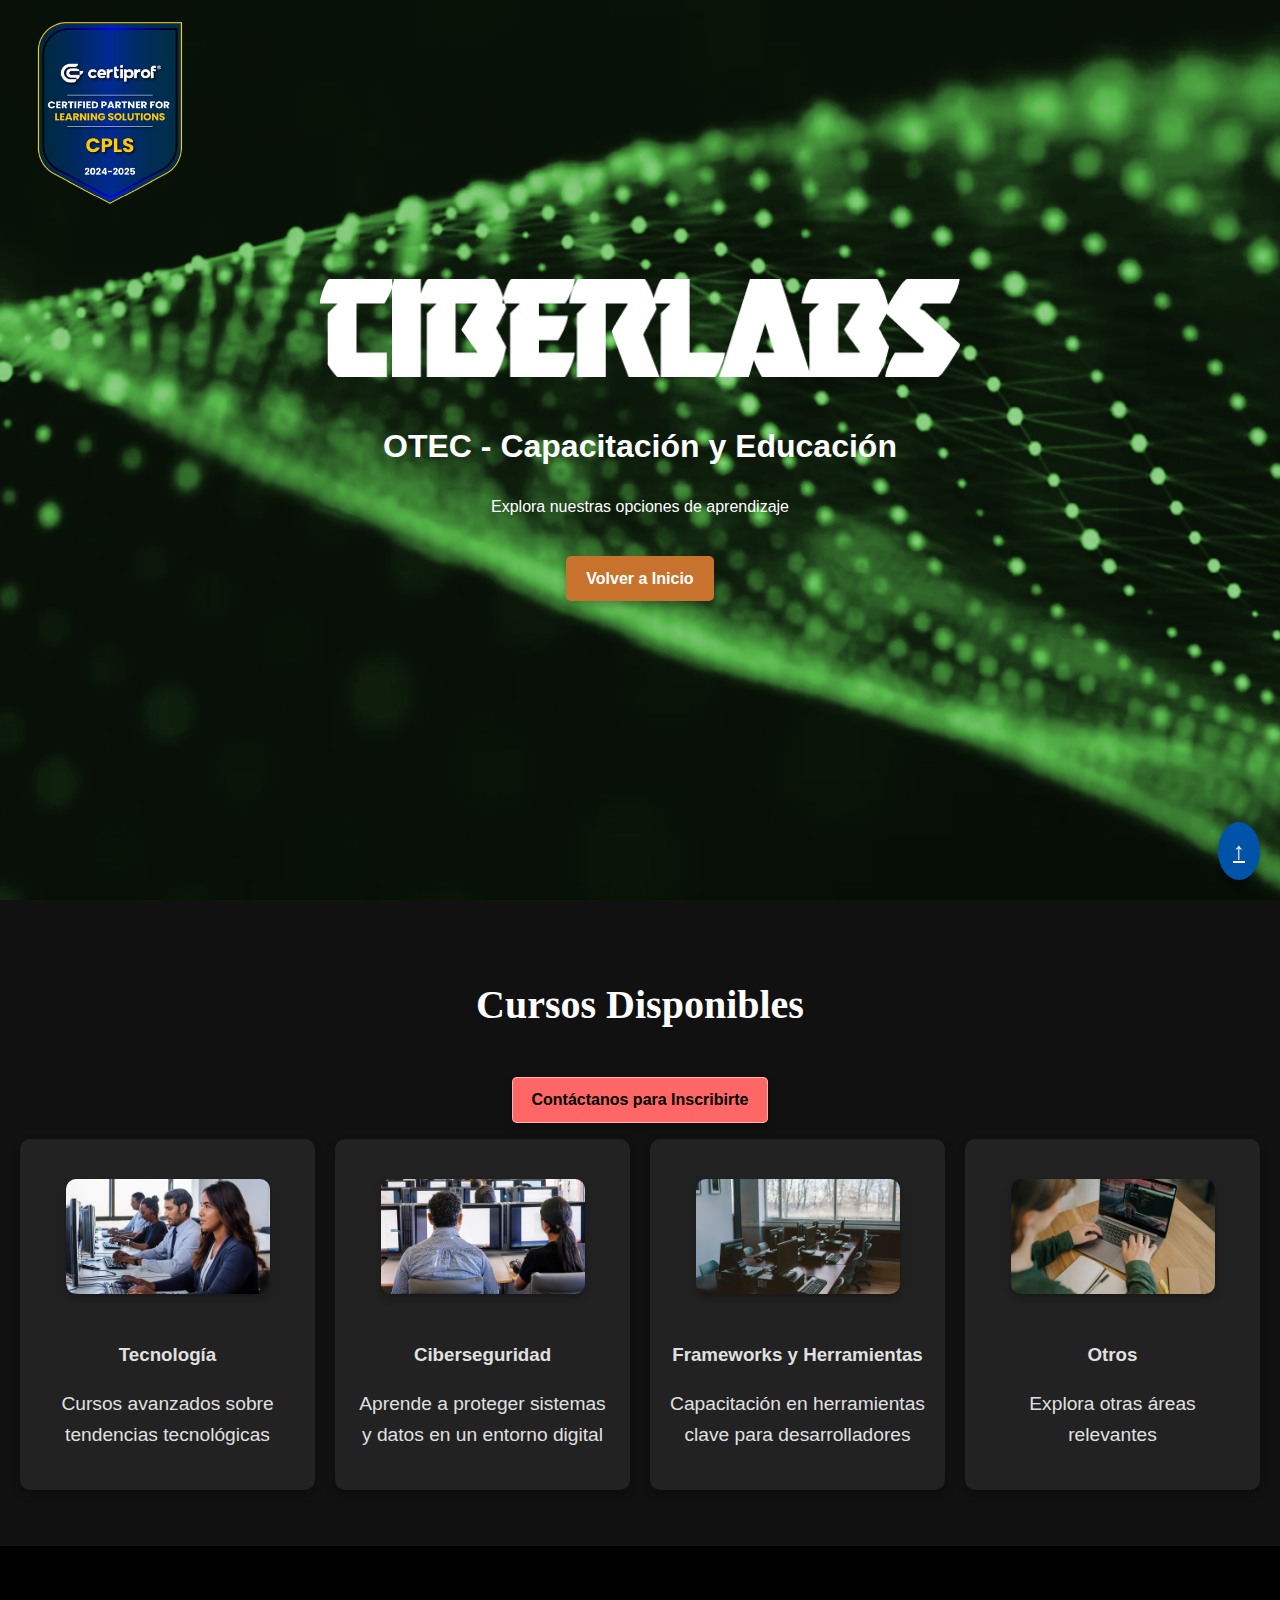
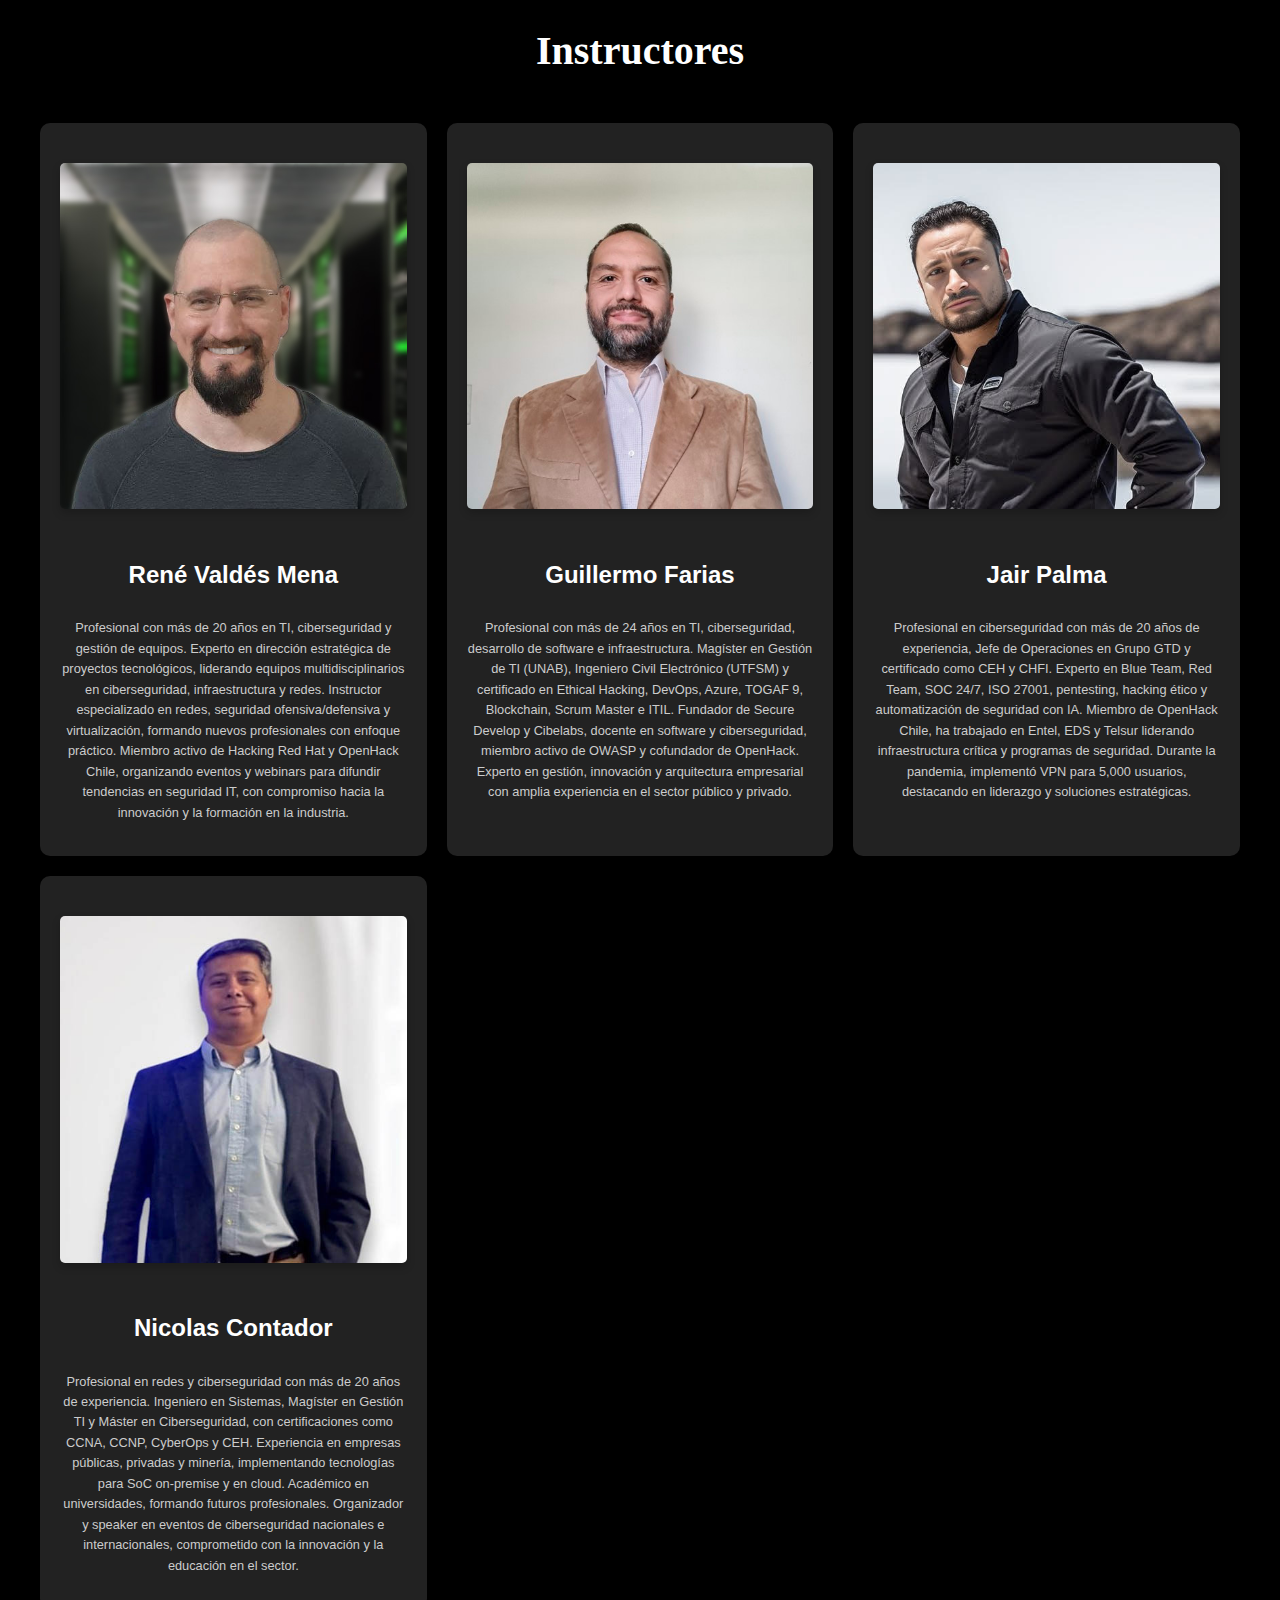
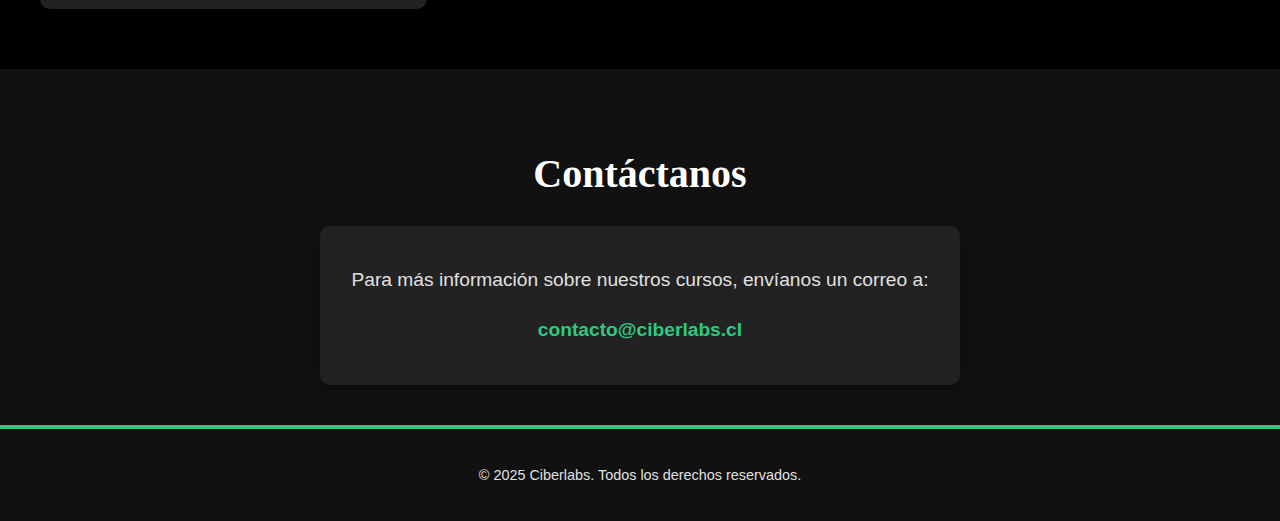
==== commit 6f61d052: "Ultima carga de entrega" ====
--- a/OTEC.html
+++ b/OTEC.html
@@ -116,7 +116,7 @@
                     <p>Profesional en ciberseguridad con más de 20 años de experiencia, Jefe de Operaciones en Grupo GTD y certificado como CEH y CHFI. Experto en Blue Team, Red Team, SOC 24/7, ISO 27001, pentesting, hacking ético y automatización de seguridad con IA. Miembro de OpenHack Chile, ha trabajado en Entel, EDS y Telsur liderando infraestructura crítica y programas de seguridad. Durante la pandemia, implementó VPN para 5,000 usuarios, destacando en liderazgo y soluciones estratégicas.</p>
                 </div>
                 <div class="instructor-card">
-                    <img src="images/inst/nic1.jpg" alt="Instructor 4">
+                    <img src="images/inst/NIC1.jpg" alt="Instructor 4">
                     <h3>Nicolas Contador</h3>
                     <p>
                         Profesional en redes y ciberseguridad con más de 20 años de experiencia. Ingeniero en Sistemas, Magíster en Gestión TI y Máster en Ciberseguridad, con certificaciones como CCNA, CCNP, CyberOps y CEH. Experiencia en empresas públicas, privadas y minería, implementando tecnologías para SoC on-premise y en cloud. Académico en universidades, formando futuros profesionales. Organizador y speaker en eventos de ciberseguridad nacionales e internacionales, comprometido con la innovación y la educación en el sector.
